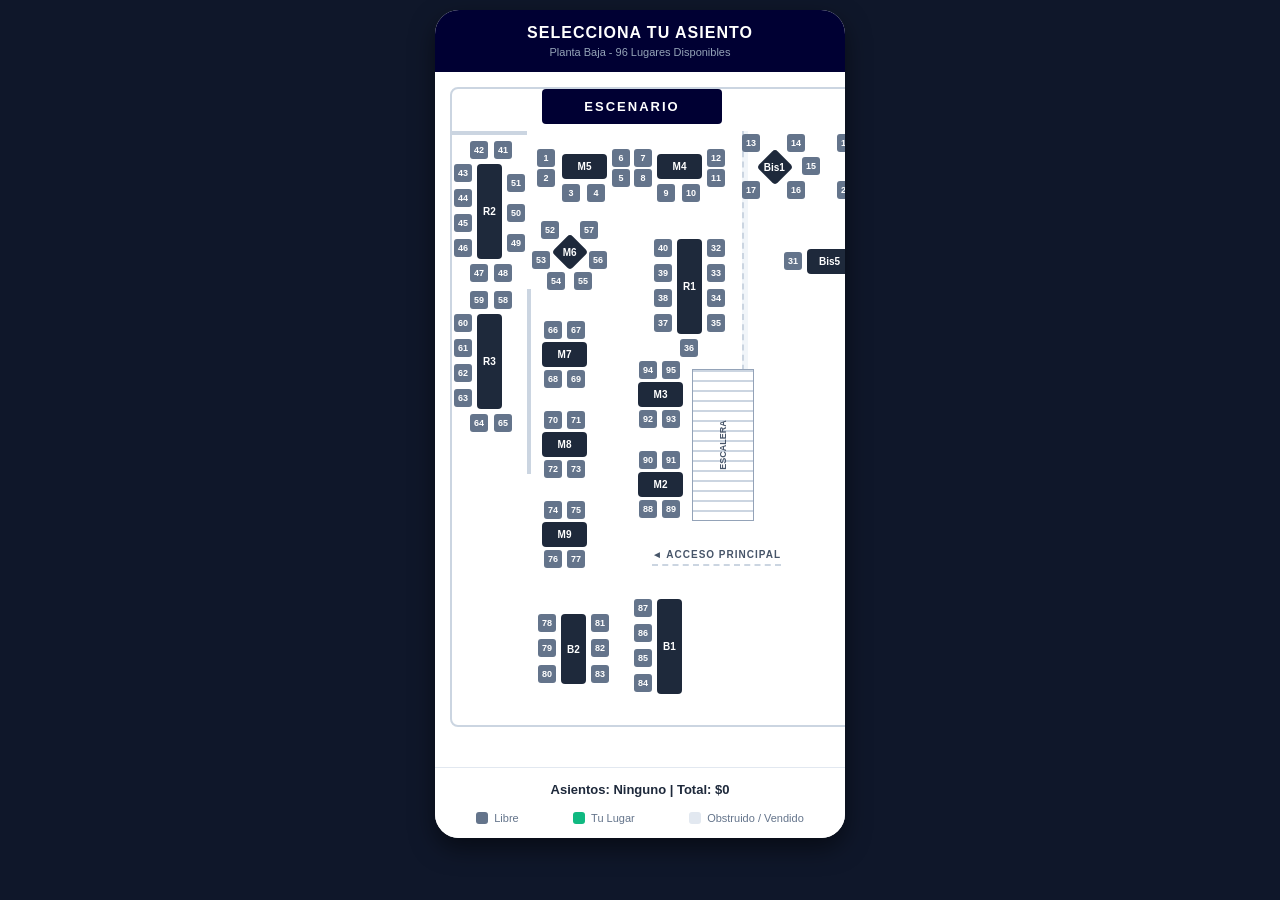
==== index.html @ 2f250ea9 "Update index.html" ====
<!DOCTYPE html>
<html lang="es">
<head>
    <meta charset="UTF-8">
    <meta name="viewport" content="width=device-width, initial-scale=1.0">
    <title>Selecciona tu Asiento</title>
    <link rel="stylesheet" href="styles.css">
</head>
<body>

    <div class="phone-wrapper">
        <div class="app-header">
            <h1>Selecciona tu Asiento</h1>
            <p>Planta Baja - 96 Lugares Disponibles</p>
        </div>

        <div class="map-area">
            <div class="canvas-mapa">
                <div class="muro-izq"></div>
                <div class="muro-separador-r2"></div>
                <div class="muro-zona-bis"></div>
                <div class="stage-box">ESCENARIO</div>

                <div class="mesa h m5">M5</div>
                <div class="silla s1" data-id="1">1</div><div class="silla s2" data-id="2">2</div>
                <div class="silla s3" data-id="3">3</div><div class="silla s4" data-id="4">4</div>
                <div class="silla s5" data-id="5">5</div><div class="silla s6" data-id="6">6</div>

                <div class="mesa h m4">M4</div>
                <div class="silla s7" data-id="7">7</div><div class="silla s8" data-id="8">8</div>
                <div class="silla s9" data-id="9">9</div><div class="silla s10" data-id="10">10</div>
                <div class="silla s11" data-id="11">11</div><div class="silla s12" data-id="12">12</div>

                <div class="mesa rombo m6"><span>M6</span></div>
                <div class="silla s52" data-id="52">52</div><div class="silla s53" data-id="53">53</div>
                <div class="silla s54" data-id="54">54</div><div class="silla s55" data-id="55">55</div>
                <div class="silla s56" data-id="56">56</div><div class="silla s57" data-id="57">57</div>

                <div class="mesa h m7">M7</div>
                <div class="silla s66" data-id="66">66</div><div class="silla s67" data-id="67">67</div>
                <div class="silla s68" data-id="68">68</div><div class="silla s69" data-id="69">69</div>

                <div class="mesa h m8">M8</div>
                <div class="silla s70" data-id="70">70</div><div class="silla s71" data-id="71">71</div>
                <div class="silla s72" data-id="72">72</div><div class="silla s73" data-id="73">73</div>

                <div class="mesa h m9">M9</div>
                <div class="silla s74" data-id="74">74</div><div class="silla s75" data-id="75">75</div>
                <div class="silla s76" data-id="76">76</div><div class="silla s77" data-id="77">77</div>

                <div class="mesa h m3">M3</div>
                <div class="silla s92" data-id="92">92</div><div class="silla s93" data-id="93">93</div>
                <div class="silla s94" data-id="94">94</div><div class="silla s95" data-id="95">95</div>

                <div class="mesa h m2">M2</div>
                <div class="silla s88" data-id="88">88</div><div class="silla s89" data-id="89">89</div>
                <div class="silla s90" data-id="90">90</div><div class="silla s91" data-id="91">91</div>

                <div class="mesa mr2">R2</div>
                <div class="silla s41" data-id="41">41</div><div class="silla s42" data-id="42">42</div>
                <div class="silla s43" data-id="43">43</div><div class="silla s44" data-id="44">44</div>
                <div class="silla s45" data-id="45">45</div><div class="silla s46" data-id="46">46</div>
                <div class="silla s47" data-id="47">47</div><div class="silla s48" data-id="48">48</div>
                <div class="silla s49" data-id="49">49</div><div class="silla s50" data-id="50">50</div>
                <div class="silla s51" data-id="51">51</div>

                <div class="mesa mr3">R3</div>
                <div class="silla s58" data-id="58">58</div><div class="silla s59" data-id="59">59</div>
                <div class="silla s60" data-id="60">60</div><div class="silla s61" data-id="61">61</div>
                <div class="silla s62" data-id="62">62</div><div class="silla s63" data-id="63">63</div>
                <div class="silla s64" data-id="64">64</div><div class="silla s65" data-id="65">65</div>

                <div class="mesa rombo mbis1"><span>Bis1</span></div><div class="silla s13" data-id="13">13</div><div class="silla s14" data-id="14">14</div><div class="silla s15" data-id="15">15</div><div class="silla s16" data-id="16">16</div><div class="silla s17" data-id="17">17</div>
                <div class="mesa rombo mbis2"><span>Bis2</span></div><div class="silla s18" data-id="18">18</div><div class="silla s19" data-id="19">19</div><div class="silla s20" data-id="20">20</div><div class="silla s21" data-id="21">21</div><div class="silla s22" data-id="22">22</div>
                <div class="mesa rombo mbis3"><span>Bis3</span></div><div class="silla s23" data-id="23">23</div><div class="silla s24" data-id="24">24</div><div class="silla s25" data-id="25">25</div><div class="silla s26" data-id="26">26</div><div class="silla s27" data-id="27">27</div>
                <div class="mesa h mbis4">Bis4</div><div class="silla s28" data-id="28">28</div><div class="silla s29" data-id="29">29</div>
                <div class="mesa h mbis5">Bis5</div><div class="silla s30" data-id="30">30</div><div class="silla s31" data-id="31">31</div>
                
                <div class="mesa mr1">R1</div><div class="silla s32" data-id="32">32</div><div class="silla s33" data-id="33">33</div><div class="silla s34" data-id="34">34</div><div class="silla s35" data-id="35">35</div><div class="silla s36" data-id="36">36</div><div class="silla s37" data-id="37">37</div><div class="silla s38" data-id="38">38</div><div class="silla s39" data-id="39">39</div><div class="silla s40" data-id="40">40</div>
                <div class="mesa mb2">B2</div><div class="silla s78" data-id="78">78</div><div class="silla s79" data-id="79">79</div><div class="silla s80" data-id="80">80</div><div class="silla s81" data-id="81">81</div><div class="silla s82" data-id="82">82</div><div class="silla s83" data-id="83">83</div>
                <div class="mesa mb1">B1</div><div class="silla s84" data-id="84">84</div><div class="silla s85" data-id="85">85</div><div class="silla s86" data-id="86">86</div><div class="silla s87" data-id="87">87</div>

                <div class="escalera-bloque"><span>Escalera</span></div>
                <div class="puerta-acceso">◄ ACCESO PRINCIPAL</div>
            </div>
        </div>

        <div class="checkout-bar">
            <div id="checkout-resumen" style="font-size: 13px; font-weight: bold; color: #1e293b; text-align: center; margin-bottom: 5px;">
                Asientos: Ninguno | Total: $0
            </div>
            
            <div class="legend-bar">
                <div class="legend-i"><div class="legend-c libre"></div><span>Libre</span></div>
                <div class="legend-i"><div class="legend-c tuyol"></div><span>Tu Lugar</span></div>
                <div class="legend-i"><div class="legend-c vendido"></div><span>Obstruido / Vendido</span></div>
            </div>
        </div>
    </div>

    <script src="script.js"></script>

</body>
</html>
---- styles.css ----
/* ==========================================
   CONFIGURACIÓN GENERAL DE LA APP
   ========================================== */
body {
    font-family: Arial, sans-serif;
    background-color: #0f172a; /* Fondo exterior oscuro */
    margin: 0;
    padding: 10px;
    display: flex;
    justify-content: center;
}

/* El contenedor blanco simulando la pantalla del celular */
.phone-wrapper {
    width: 100%;
    max-width: 410px;
    background-color: #ffffff;
    border-radius: 24px;
    overflow: hidden;
    box-shadow: 0 10px 25px rgba(0,0,0,0.5);
    display: flex;
    flex-direction: column;
    height: 92vh;
}

/* Encabezado azul de la aplicación */
.app-header {
    background-color: #000033;
    color: white;
    padding: 14px;
    text-align: center;
}
.app-header h1 { margin: 0; font-size: 16px; letter-spacing: 1px; text-transform: uppercase; }
.app-header p { margin: 4px 0 0 0; font-size: 11px; color: #94a3b8; }

/* Área contenedora que permite el scroll de tu mapa */
.map-area {
    flex-grow: 1;
    overflow: auto; /* Mantiene tu scroll horizontal y vertical libre */
    background-color: #ffffff;
    padding: 15px;
}

/* Aseguramos que el lienzo tenga suficiente altura para mostrar los elementos inferiores */
.canvas-mapa {
    position: relative;
    width: 580px; 
    height: 640px; /* Lo subimos a 640px para que entren cómodamente la escalera y el acceso */
    margin: 0 auto;
    background-color: #ffffff;
}

/* ==========================================
   ESTILOS BASE DE LOS ELEMENTOS
   ========================================== */
.mesa {
    position: absolute;
    background-color: #1e293b;
    color: #ffffff;
    font-size: 10px;
    font-weight: bold;
    display: flex;
    align-items: center;
    justify-content: center;
    border-radius: 4px;
    z-index: 10;
}

/* ==========================================
   ACTUALIZACIÓN DE COLORES (ESTILO CORREGIDO)
   ========================================== */

/* Estado Base: Disponible */
.silla {
    position: absolute;
    width: 18px;
    height: 18px;
    background-color: #64748B; /* Gris Pizarra Disponible */
    color: #ffffff; /* Texto blanco para excelente contraste */
    font-size: 9px;
    font-weight: bold;
    display: flex;
    align-items: center;
    justify-content: center;
    border-radius: 3px;
    z-index: 20;
    cursor: pointer;
    user-select: none; 
    -webkit-user-select: none;
}

/* Estado: Tu Lugar (Seleccionado) */
.silla.seleccionada {
    background-color: #10B981 !important; /* Verde Esmeralda Vibrante */
    color: #ffffff !important;
}

/* Forzar estado disponible en la iteración */
.silla.disponible {
    background-color: #64748B !important;
    color: #ffffff !important;
}

/* Estado: Vendido u Obstruido */
.silla.vendido {
    background-color: #E2E8F0 !important; /* Gris Claro Opaco */
    color: #94A3B8 !important; /* Texto gris sutil para que no resalte */
    cursor: not-allowed;
}

/* Modificadores de forma */
.mesa.h { width: 45px; height: 25px; }
.mesa.v { width: 25px; height: 45px; }
.mesa.rombo { width: 26px; height: 26px; transform: rotate(45deg); }
.mesa.rombo span { transform: rotate(-45deg); }

/* Aseguramos que el lienzo tenga el borde perimetral gris */
.canvas-mapa {
    position: relative;
    width: 580px; 
    height: 640px; 
    margin: 0 auto;
    background-color: #ffffff;
    
    /* Línea perimetral gris sutil para cerrar todo el establecimiento */
    border: 2px solid #cbd5e1; 
    border-radius: 8px;
    box-sizing: border-box;
}

/* Ajuste de los muros internos existentes para que unifiquen con el perímetro */
.muro-izq {
    position: absolute;
    top: 42px;
    left: 0;
    width: 75px;
    height: 4px;
    background-color: #cbd5e1;
}

.muro-separador-r2 {
    position: absolute;
    top: 200px;
    left: 75px;
    width: 4px;
    height: 185px;
    background-color: #cbd5e1;
}

/* LÍNEA DIVISORIA DE LA ZONA BIS (Opcional, para delimitar el área de scroll) */
.muro-zona-bis {
    position: absolute;
    top: 42px;
    left: 290px;
    width: 4px;
    height: 250px;
    background-color: #f1f5f9; /* Un gris aún más suave para no competir con los muros reales */
    border-left: 2px dashed #cbd5e1;
}

/* ==========================================
   ZONA 1: AJUSTES FRONTALES Y NUMERACIÓN
   ========================================== */

/* 1. Centramos el Escenario en el lienzo */
.stage-box {
    position: absolute;
    top: 0;
    left: 90px; /* Calculado para centrar sus 180px en el canvas de 380px */
    width: 180px;
    height: 35px;
    background-color: #000033; /* Color oscuro para el escenario */
    color: #ffffff;
    font-family: Arial, sans-serif;
    font-size: 13px;
    font-weight: bold;
    display: flex;
    align-items: center;
    justify-content: center;
    border-radius: 4px;
    letter-spacing: 2px;
}

/* ==========================================
   ZONA 1: CORRECCIONES DE M5 Y ROMBO M6
   ========================================== */

/* --- MESA 5 (Frente Izquierda) - Sillas 2 y 3 ajustadas --- */
.m5 { top: 65px; left: 110px; }
.s1 { top: 60px; left: 85px; }
.s2 { top: 80px; left: 85px; } 
.s3 { top: 95px; left: 110px; } 
.s4 { top: 95px; left: 135px; }
.s6 { top: 60px; left: 160px; }
.s5 { top: 80px; left: 160px; }

/* --- MESA 4 (Mismo ajuste simétrico de s9 y s10) --- */
.m4 { top: 65px; left: 205px; }
.s7 { top: 60px; left: 182px; }
.s8 { top: 80px; left: 182px; }
.s9 { top: 95px; left: 205px; } 
.s10 { top: 95px; left: 230px; }
.s12 { top: 60px; left: 255px; }
.s11 { top: 80px; left: 255px; }

/* --- MESA 6 (Rombo Central) - TODAS LAS SILLAS REUBICADAS --- */
.m6 { 
    top: 150px; 
    left: 105px; 
    width: 26px; 
    height: 26px; 
    transform: rotate(45deg); 
}
.s52 { top: 132px; left: 89px; }
.s53 { top: 162px; left: 80px; }
.s54 { top: 183px; left: 95px; }
.s55 { top: 183px; left: 122px; }
.s56 { top: 162px; left: 137px; }
.s57 { top: 132px; left: 128px; }

/* ==========================================
   PASILLOS CENTRALES
   ========================================== */
.m7 { top: 253px; left: 90px; }
.s66 { top: 232px; left: 92px; }   .s67 { top: 232px; left: 115px; }
.s68 { top: 281px; left: 92px; }   .s69 { top: 281px; left: 115px; }

.m8 { top: 343px; left: 90px; }
.s70 { top: 322px; left: 92px; }   .s71 { top: 322px; left: 115px; }
.s72 { top: 371px; left: 92px; }   .s73 { top: 371px; left: 115px; }

.m9 { top: 433px; left: 90px; }
.s74 { top: 412px; left: 92px; }   .s75 { top: 412px; left: 115px; }
.s76 { top: 461px; left: 92px; }   .s77 { top: 461px; left: 115px; }

.m3 { top: 293px; left: 186px; }
.s94 { top: 272px; left: 187px; }  .s95 { top: 272px; left: 210px; }
.s92 { top: 321px; left: 187px; }  .s93 { top: 321px; left: 210px; }

.m2 { top: 383px; left: 186px; }
.s90 { top: 362px; left: 187px; }  .s91 { top: 362px; left: 210px; }
.s88 { top: 411px; left: 187px; }  .s89 { top: 411px; left: 210px; }

/* ==========================================
   BARRAS LATERALES: CUARTO R2 REORGANIZADO
   ========================================== */
.mr2 { 
    top: 75px; 
    left: 25px; 
    width: 25px;
    height: 95px;
}
.s41 { top: 52px; left: 42px; }
.s42 { top: 52px; left: 18px; }
.s43 { top: 75px;  left: 2px; }
.s44 { top: 100px;  left: 2px; }
.s45 { top: 125px; left: 2px; }
.s46 { top: 150px; left: 2px; }
.s47 { top: 175px; left: 18px; }
.s48 { top: 175px; left: 42px; }
.s51 { top: 85px;  left: 55px; }
.s50 { top: 115px; left: 55px; }
.s49 { top: 145px; left: 55px; }

/* ==========================================
   BARRAS LATERALES: BARRA R3 (CORRECCIÓN INTEGRAL)
   ========================================== */
.mr3 { 
    top: 225px; 
    left: 25px; 
    width: 25px; 
    height: 95px; 
}
.s59 { top: 202px; left: 18px; } 
.s58 { top: 202px; left: 42px; } 
.s60 { top: 225px; left: 2px; }
.s61 { top: 250px; left: 2px; }
.s62 { top: 275px; left: 2px; }
.s63 { top: 300px; left: 2px; }
.s64 { top: 325px; left: 18px; } 
.s65 { top: 325px; left: 42px; } 

/* ==========================================
   BARRAS LATERALES: ACCESO INFERIOR B2 Y B1
   ========================================== */
.mb2 {
    top: 525px;
    left: 109px; 
    width: 25px;
    height: 70px;
}
.s78 { top: 525px; left: 86px; } 
.s79 { top: 550px; left: 86px; }
.s80 { top: 576px; left: 86px; }
.s81 { top: 525px; left: 139px; } 
.s82 { top: 550px; left: 139px; }
.s83 { top: 576px; left: 139px; }

.mb1 {
    top: 510px;
    left: 205px; 
    width: 25px;
    height: 95px;
}
.s87 { top: 510px; left: 182px; } 
.s86 { top: 535px; left: 182px; }
.s85 { top: 560px; left: 182px; }
.s84 { top: 585px; left: 182px; }

/* ==========================================
   BARRAS LATERALES: BARRA R1 (MOVIDA 20px A LA DERECHA)
   ========================================== */
.mr1 {
    top: 150px;
    left: 225px; 
    width: 25px;
    height: 95px;
}
.s32 { top: 150px; left: 255px; } 
.s33 { top: 175px; left: 255px; }
.s34 { top: 200px; left: 255px; }
.s35 { top: 225px; left: 255px; }
.s36 { top: 250px; left: 228px; } 
.s40 { top: 150px; left: 202px; } 
.s39 { top: 175px; left: 202px; }
.s38 { top: 200px; left: 202px; }
.s37 { top: 225px; left: 202px; }

/* ==========================================
   MESAS BIS: FILA HORIZONTAL (BIS1 -> BIS2 -> BIS3)
   ========================================== */
.mbis1 { 
    top: 65px; 
    left: 310px; 
    width: 26px; 
    height: 26px; 
    transform: rotate(45deg); 
}
.s13 { top: 45px; left: 290px; }
.s14 { top: 45px; left: 335px; }
.s15 { top: 68px; left: 350px; }
.s16 { top: 92px; left: 335px; }
.s17 { top: 92px; left: 290px; }

.mbis2 { 
    top: 65px; 
    left: 405px; 
    width: 26px; 
    height: 26px; 
    transform: rotate(45deg); 
}
.s18 { top: 45px; left: 385px; } 
.s19 { top: 45px; left: 430px; } 
.s20 { top: 68px; left: 445px; } 
.s21 { top: 92px; left: 430px; } 
.s22 { top: 92px; left: 385px; } 

.mbis3 { 
    top: 65px; 
    left: 500px; 
    width: 26px; 
    height: 26px; 
    transform: rotate(45deg); 
}
.s23 { top: 45px; left: 480px; } 
.s24 { top: 45px; left: 525px; } 
.s25 { top: 68px; left: 540px; } 
.s26 { top: 92px; left: 525px; } 
.s27 { top: 92px; left: 480px; } 

/* ==========================================
   MESAS BIS: PAREJAS INFERIORES (BIS5 Y BIS4)
   ========================================== */
.mbis5 {
    top: 160px;
    left: 355px; 
    width: 45px;
    height: 25px;
}
.s31 { top: 163px; left: 332px; } 
.s30 { top: 163px; left: 405px; } 

.mbis4 {
    top: 160px;
    left: 450px; 
    width: 45px;
    height: 25px;
}
.s29 { top: 163px; left: 427px; } 
.s28 { top: 163px; left: 500px; } 

/* ==========================================
   DETALLES FINALES: ESCALERA Y ACCESO (CORREGIDOS)
   ========================================== */
.puerta-acceso {
    position: absolute;
    top: 460px; /* Corregido para estar dentro de los límites del canvas */
    left: 200px;
    font-size: 10px;
    font-weight: bold;
    color: #475569;
    border-bottom: 2px dashed #cbd5e1;
    padding-bottom: 4px;
    letter-spacing: 1px;
    z-index: 30;
}

.escalera-bloque {
    position: absolute;
    top: 280px; /* Corregido para convivir de forma limpia junto a B2 y B1 */
    left: 240px;
    width: 60px;
    height: 150px;
    border: 1px solid #94a3b8;
    background: repeating-linear-gradient(
        0deg,
        #ffffff,
        #ffffff 8px,
        #cbd5e1 8px,
        #cbd5e1 10px
    );
    display: flex;
    align-items: center;
    justify-content: center;
    z-index: 30;
}
.escalera-bloque span {
    font-size: 9px;
    color: #475569;
    font-weight: bold;
    text-transform: uppercase;
    transform: rotate(-90deg);
}

/* ==========================================
   BARRA DE DESCRIPCIÓN Y LEYENDAS (FIJA ABAJO)
   ========================================== */
.checkout-bar {
    background-color: #ffffff;
    border-top: 1px solid #e2e8f0;
    padding: 14px;
    display: flex;
    flex-direction: column;
    gap: 10px;
}

.legend-bar {
    display: flex;
    justify-content: space-around;
    font-size: 11px;
    color: #64748b;
}

.legend-i {
    display: flex;
    align-items: center;
    gap: 6px;
}

.legend-c {
    width: 12px;
    height: 12px;
    border-radius: 3px;
}
.legend-c.libre { background-color: #64748B; }
.legend-c.tuyol { background-color: #10B981; }
.legend-c.vendido { background-color: #E2E8F0; }
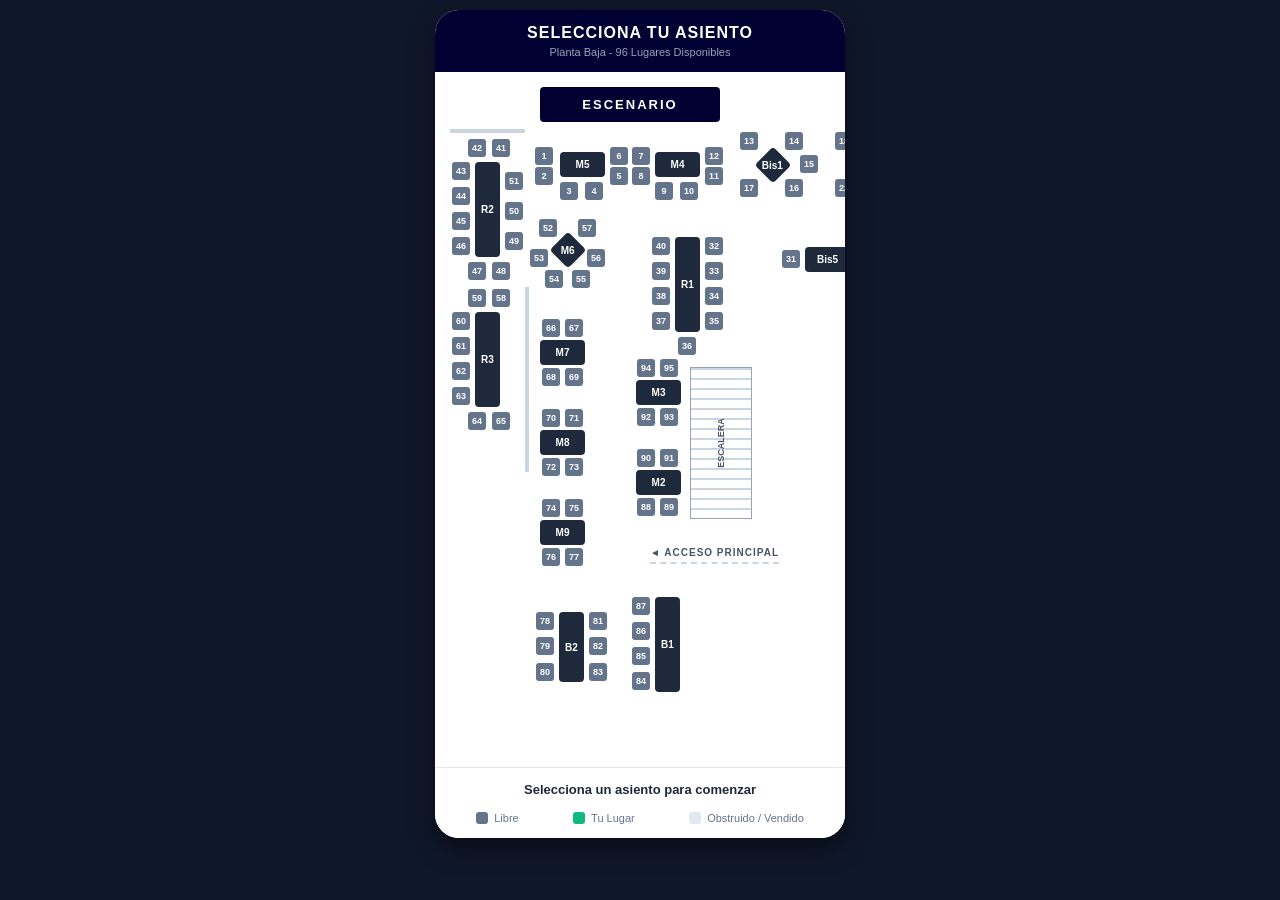
==== commit 5a78de10: "Update index.html" ====
--- a/index.html
+++ b/index.html
@@ -20,6 +20,19 @@
                 <div class="muro-separador-r2"></div>
                 <div class="muro-zona-bis"></div>
                 <div class="stage-box">ESCENARIO</div>
+
+                <div class="muro-p ms-izq"></div>
+                <div class="muro-p ms-der"></div>
+                <div class="muro-p ml-r2-izq"></div>
+                <div class="muro-p ml-r2-bajo"></div>
+                <div class="muro-p ml-m6-separador"></div>
+                <div class="muro-p ml-r3-bajo"></div>
+                <div class="muro-p mi-b2-izq"></div>
+                <div class="muro-p mi-b2-fondo"></div>
+                <div class="muro-p md-bis4-bajo"></div>
+                <div class="muro-p md-r1-der"></div>
+                <div class="muro-p md-escalera-der"></div>
+                <div class="muro-p md-b1-izq"></div>
 
                 <div class="mesa h m5">M5</div>
                 <div class="silla s1" data-id="1">1</div><div class="silla s2" data-id="2">2</div>
--- a/styles.css
+++ b/styles.css
@@ -121,11 +121,6 @@
     height: 640px; 
     margin: 0 auto;
     background-color: #ffffff;
-    
-    /* Línea perimetral gris sutil para cerrar todo el establecimiento */
-    border: 2px solid #cbd5e1; 
-    border-radius: 8px;
-    box-sizing: border-box;
 }
 
 /* Ajuste de los muros internos existentes para que unifiquen con el perímetro */
@@ -145,17 +140,6 @@
     width: 4px;
     height: 185px;
     background-color: #cbd5e1;
-}
-
-/* LÍNEA DIVISORIA DE LA ZONA BIS (Opcional, para delimitar el área de scroll) */
-.muro-zona-bis {
-    position: absolute;
-    top: 42px;
-    left: 290px;
-    width: 4px;
-    height: 250px;
-    background-color: #f1f5f9; /* Un gris aún más suave para no competir con los muros reales */
-    border-left: 2px dashed #cbd5e1;
 }
 
 /* ==========================================
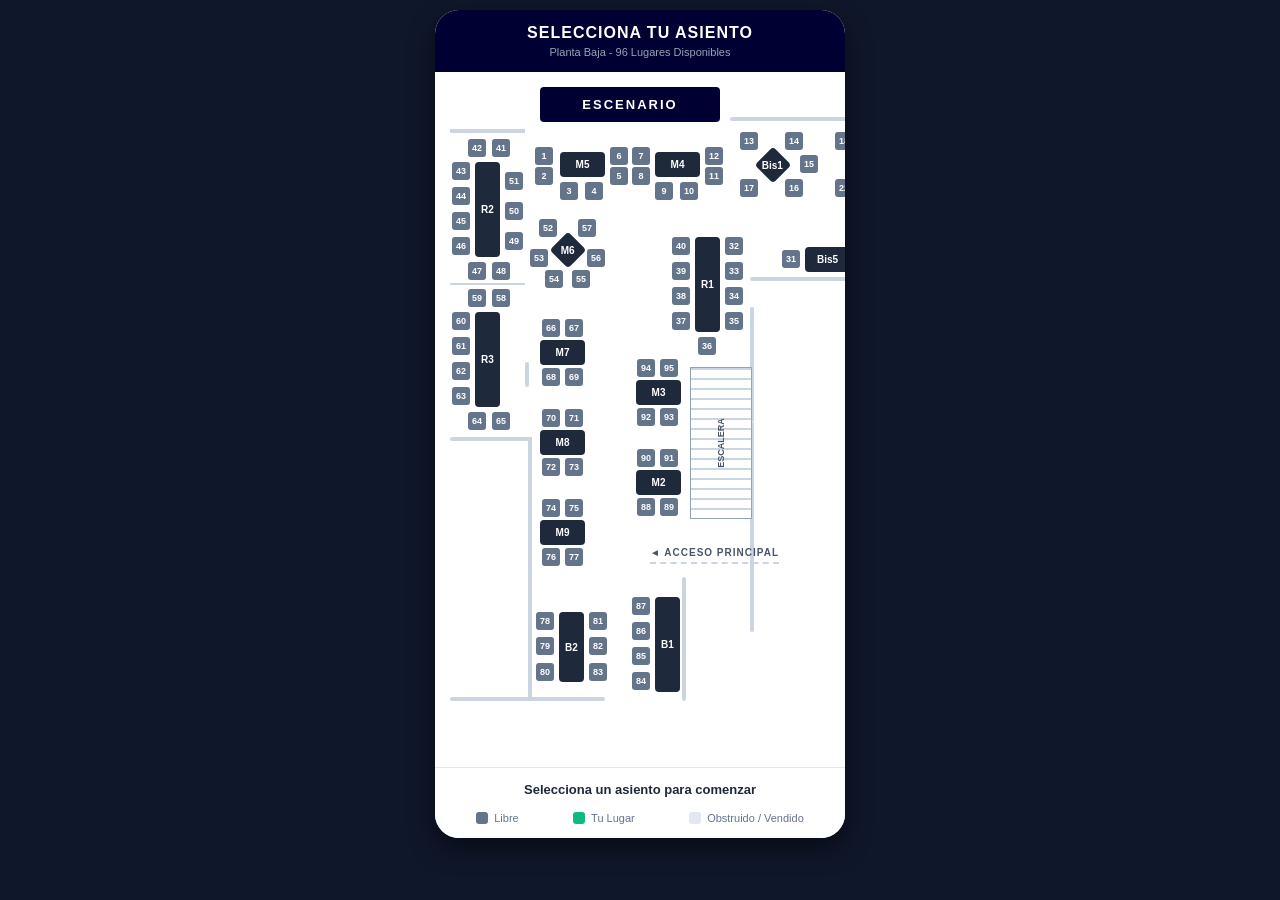
==== commit 35097c7c: "Update index.html" ====
--- a/index.html
+++ b/index.html
@@ -23,11 +23,8 @@
 
                 <div class="muro-p ms-izq"></div>
                 <div class="muro-p ms-der"></div>
-                <div class="muro-p ml-r2-izq"></div>
                 <div class="muro-p ml-r2-bajo"></div>
                 <div class="muro-p ml-m6-separador"></div>
-                <div class="muro-p ml-r3-bajo"></div>
-                <div class="muro-p mi-b2-izq"></div>
                 <div class="muro-p mi-b2-fondo"></div>
                 <div class="muro-p md-bis4-bajo"></div>
                 <div class="muro-p md-r1-der"></div>
--- a/styles.css
+++ b/styles.css
@@ -135,12 +135,54 @@
 
 .muro-separador-r2 {
     position: absolute;
-    top: 200px;
-    left: 75px;
+    top: 350px;
+    left: 78px;
     width: 4px;
-    height: 185px;
+    height: 264px;
     background-color: #cbd5e1;
 }
+
+/* ==========================================
+   ESTILO BASE PARA LOS MUROS PERIMETRALES
+   ========================================== */
+.muro-p {
+    position: absolute;
+    background-color: #cbd5e1; /* Gris sutil de la propuesta */
+    border-radius: 2px;
+    z-index: 5; /* Detrás de las sillas y mesas */
+}
+
+/* --- MUROS SUPERIORES --- */
+/* Línea horizontal arriba de R2 (izq del escenario) */
+.ms-izq { top: 350px; left: 0; width: 80px; height: 4px; }
+/* Línea horizontal arriba de las Bis (der del escenario) */
+.ms-der { top: 30px; left: 280px; width: 280px; height: 4px; }
+
+/* --- MUROS ZONA R2 Y R3 (IZQUIERDA) --- */
+/* Línea vertical a la izquierda de R2 */
+.ml-r2-izq { top: 45px; left: 0; width: 4px; height: 155px; }
+/* Quiebre horizontal abajo de R2 */
+.ml-r2-bajo { top: 196px; left: 0; width: 75px; height: 2px; }
+/* Muro rojo corto divisorio entre R3 y M6/M7 */
+.ml-m6-separador { top: 275px; left: 75px; width: 4px; height: 25px; }
+/* Quiebre horizontal abajo de R3 (arriba de silla 70) */
+.ml-r3-bajo { top: 490px; left: 0; width: 100px; height: 4px; }
+
+/* --- MUROS INFERIORES (ZONA B2) --- */
+/* Línea vertical que baja por todo el extremo izquierdo de B2 */
+.mi-b2-izq { top: 490px; left: 0; width: 4px; height: 140px; }
+/* Línea de fondo del establecimiento (abajo de B2 y pasillo) */
+.mi-b2-fondo { top: 610px; left: 80; width: 155px; height: 4px; }
+
+/* --- MUROS COSTADO DERECHO Y ACCESO --- */
+/* Techo horizontal abajo de Bis4/Bis5 */
+.md-bis4-bajo { top: 190px; left: 300px; width: 260px; height: 4px; }
+/* Línea vertical pegada a las sillas derechas de R1 */
+.md-r1-der { top: 220px; left: 300px; width: 4px; height: 115px; }
+/* Pared larga que corre a la derecha de la escalera hasta la entrada */
+.md-escalera-der { top: 335px; left: 300px; width: 4px; height: 210px; }
+/* Muro rojo vertical que abraza a la mesa B1 (atrás de las sillas 84-87) */
+.md-b1-izq { top: 490px; left: 232px; width: 4px; height: 124px; }
 
 /* ==========================================
    ZONA 1: AJUSTES FRONTALES Y NUMERACIÓN
@@ -292,23 +334,29 @@
 .s84 { top: 585px; left: 182px; }
 
 /* ==========================================
-   BARRAS LATERALES: BARRA R1 (MOVIDA 20px A LA DERECHA)
+   BARRAS LATERALES: BARRA R1 (MOVIDA +20px A LA DERECHA)
    ========================================== */
 .mr1 {
     top: 150px;
-    left: 225px; 
+    left: 245px; /* De 225px pasa a 245px */
     width: 25px;
     height: 95px;
 }
-.s32 { top: 150px; left: 255px; } 
-.s33 { top: 175px; left: 255px; }
-.s34 { top: 200px; left: 255px; }
-.s35 { top: 225px; left: 255px; }
-.s36 { top: 250px; left: 228px; } 
-.s40 { top: 150px; left: 202px; } 
-.s39 { top: 175px; left: 202px; }
-.s38 { top: 200px; left: 202px; }
-.s37 { top: 225px; left: 202px; }
+
+/* LADO DERECHO (Sillas 32 al 35) */
+.s32 { top: 150px; left: 275px; } /* De 255px pasa a 275px */
+.s33 { top: 175px; left: 275px; }
+.s34 { top: 200px; left: 275px; }
+.s35 { top: 225px; left: 275px; }
+
+/* LADO INFERIOR (Silla 36 centrada abajo) */
+.s36 { top: 250px; left: 248px; } /* De 228px pasa a 248px */
+
+/* LADO IZQUIERDO (Sillas 40 al 37) */
+.s40 { top: 150px; left: 222px; } /* De 202px pasa a 222px */
+.s39 { top: 175px; left: 222px; }
+.s38 { top: 200px; left: 222px; }
+.s37 { top: 225px; left: 222px; }
 
 /* ==========================================
    MESAS BIS: FILA HORIZONTAL (BIS1 -> BIS2 -> BIS3)
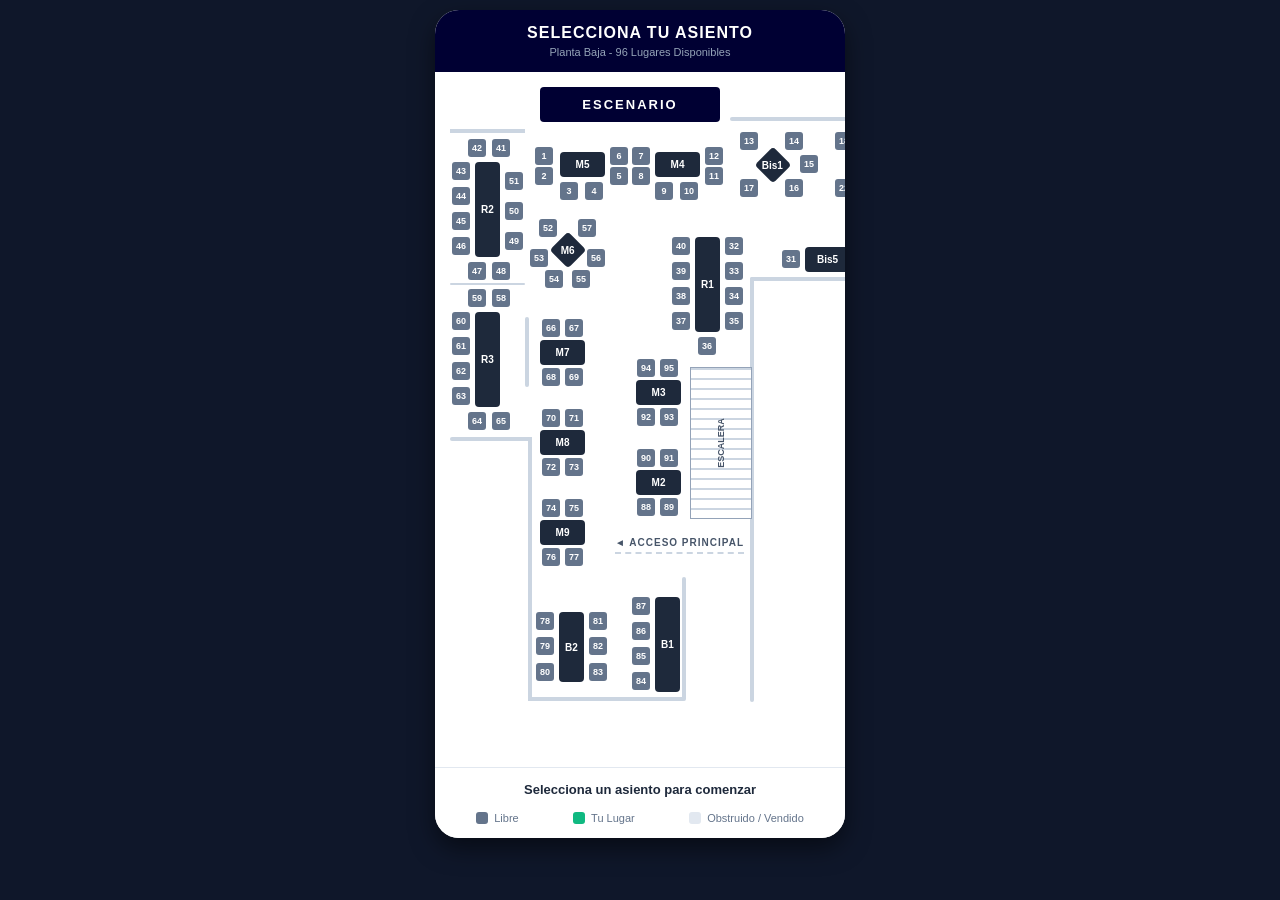
==== commit b7bc768a: "Update index.html" ====
--- a/index.html
+++ b/index.html
@@ -27,7 +27,6 @@
                 <div class="muro-p ml-m6-separador"></div>
                 <div class="muro-p mi-b2-fondo"></div>
                 <div class="muro-p md-bis4-bajo"></div>
-                <div class="muro-p md-r1-der"></div>
                 <div class="muro-p md-escalera-der"></div>
                 <div class="muro-p md-b1-izq"></div>
 
--- a/styles.css
+++ b/styles.css
@@ -164,7 +164,7 @@
 /* Quiebre horizontal abajo de R2 */
 .ml-r2-bajo { top: 196px; left: 0; width: 75px; height: 2px; }
 /* Muro rojo corto divisorio entre R3 y M6/M7 */
-.ml-m6-separador { top: 275px; left: 75px; width: 4px; height: 25px; }
+.ml-m6-separador { top: 230px; left: 75px; width: 4px; height: 70px; }
 /* Quiebre horizontal abajo de R3 (arriba de silla 70) */
 .ml-r3-bajo { top: 490px; left: 0; width: 100px; height: 4px; }
 
@@ -172,7 +172,7 @@
 /* Línea vertical que baja por todo el extremo izquierdo de B2 */
 .mi-b2-izq { top: 490px; left: 0; width: 4px; height: 140px; }
 /* Línea de fondo del establecimiento (abajo de B2 y pasillo) */
-.mi-b2-fondo { top: 610px; left: 80; width: 155px; height: 4px; }
+.mi-b2-fondo { top: 610px; left: 80px; width: 155px; height: 4px; }
 
 /* --- MUROS COSTADO DERECHO Y ACCESO --- */
 /* Techo horizontal abajo de Bis4/Bis5 */
@@ -180,7 +180,7 @@
 /* Línea vertical pegada a las sillas derechas de R1 */
 .md-r1-der { top: 220px; left: 300px; width: 4px; height: 115px; }
 /* Pared larga que corre a la derecha de la escalera hasta la entrada */
-.md-escalera-der { top: 335px; left: 300px; width: 4px; height: 210px; }
+.md-escalera-der { top: 190px; left: 300px; width: 4px; height: 425px; }
 /* Muro rojo vertical que abraza a la mesa B1 (atrás de las sillas 84-87) */
 .md-b1-izq { top: 490px; left: 232px; width: 4px; height: 124px; }
 
@@ -426,8 +426,8 @@
    ========================================== */
 .puerta-acceso {
     position: absolute;
-    top: 460px; /* Corregido para estar dentro de los límites del canvas */
-    left: 200px;
+    top: 450px; /* Corregido para estar dentro de los límites del canvas */
+    left: 165px;
     font-size: 10px;
     font-weight: bold;
     color: #475569;
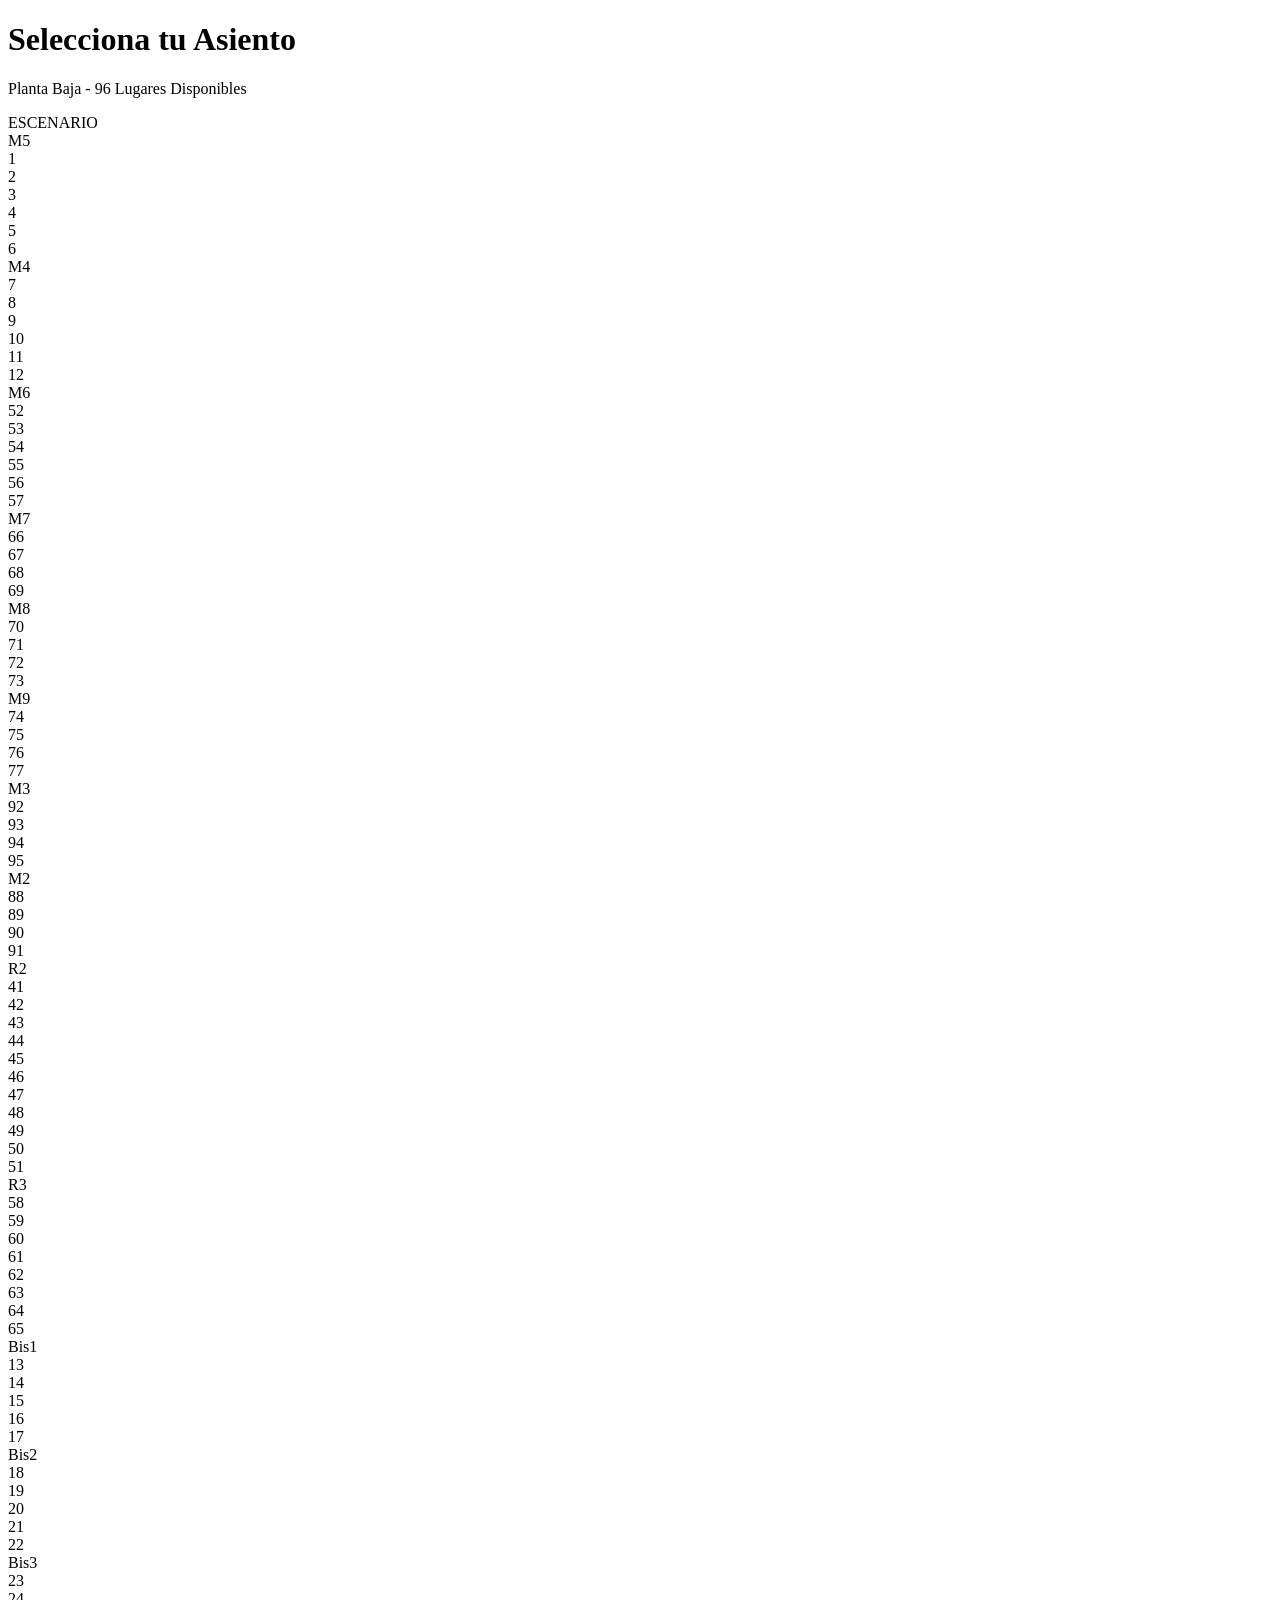
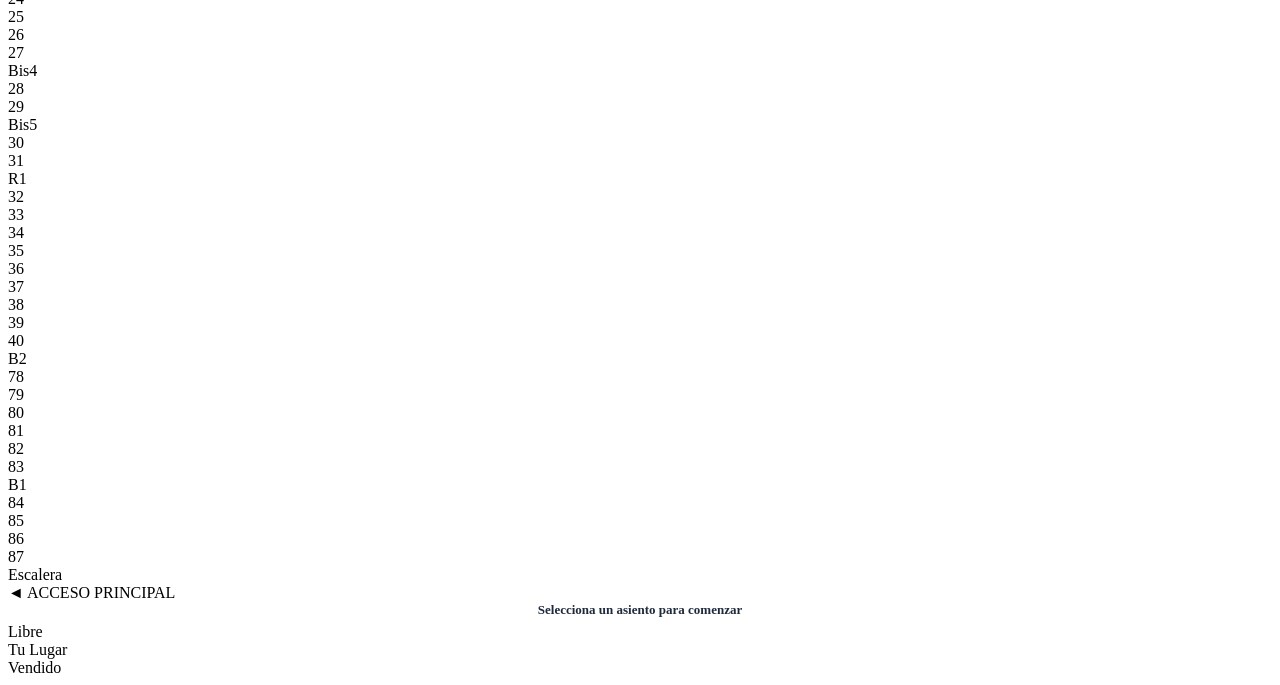
==== commit ec2d0083: "Update index.html" ====
--- a/index.html
+++ b/index.html
@@ -28,7 +28,6 @@
                 <div class="muro-p mi-b2-fondo"></div>
                 <div class="muro-p md-bis4-bajo"></div>
                 <div class="muro-p md-escalera-der"></div>
-                <div class="muro-p md-b1-izq"></div>
 
                 <div class="mesa h m5">M5</div>
                 <div class="silla s1" data-id="1">1</div><div class="silla s2" data-id="2">2</div>
@@ -96,13 +95,17 @@
 
         <div class="checkout-bar">
             <div id="checkout-resumen" style="font-size: 13px; font-weight: bold; color: #1e293b; text-align: center; margin-bottom: 5px;">
-                Asientos: Ninguno | Total: $0
+                Selecciona un asiento para comenzar
             </div>
             
+            <button id="btn-comprar" style="display: none; width: 100%; background-color: #000033; color: #ffffff; border: none; padding: 15px; border-radius: 12px; font-size: 14px; font-weight: bold; text-transform: uppercase; letter-spacing: 1px; cursor: pointer; margin-bottom: 5px;">
+                Comprar 1 Asistencia ($250)
+            </button>
+            
             <div class="legend-bar">
-                <div class="legend-i"><div class="legend-c libre"></div><span>Libre</span></div>
-                <div class="legend-i"><div class="legend-c tuyol"></div><span>Tu Lugar</span></div>
-                <div class="legend-i"><div class="legend-c vendido"></div><span>Obstruido / Vendido</span></div>
+                <div class="legend-i"><div class="legend-c libre" style="background-color: #64748b;"></div><span>Libre</span></div>
+                <div class="legend-i"><div class="legend-c tuyol" style="background-color: #10b981;"></div><span>Tu Lugar</span></div>
+                <div class="legend-i"><div class="legend-c vendido" style="background-color: #e2e8f0;"></div><span>Vendido</span></div>
             </div>
         </div>
     </div>
--- a/styles.css
+++ b/styles.css
@@ -1,499 +1,116 @@
-/* ==========================================
-   CONFIGURACIÓN GENERAL DE LA APP
-   ========================================== */
-body {
-    font-family: Arial, sans-serif;
-    background-color: #0f172a; /* Fondo exterior oscuro */
-    margin: 0;
-    padding: 10px;
-    display: flex;
-    justify-content: center;
-}
+<!DOCTYPE html>
+<html lang="es">
+<head>
+    <meta charset="UTF-8">
+    <meta name="viewport" content="width=device-width, initial-scale=1.0">
+    <title>Selecciona tu Asiento</title>
+    <link rel="stylesheet" href="styles.css">
+</head>
+<body>
 
-/* El contenedor blanco simulando la pantalla del celular */
-.phone-wrapper {
-    width: 100%;
-    max-width: 410px;
-    background-color: #ffffff;
-    border-radius: 24px;
-    overflow: hidden;
-    box-shadow: 0 10px 25px rgba(0,0,0,0.5);
-    display: flex;
-    flex-direction: column;
-    height: 92vh;
-}
+    <div class="phone-wrapper">
+        <div class="app-header">
+            <h1>Selecciona tu Asiento</h1>
+            <p>Planta Baja - 96 Lugares Disponibles</p>
+        </div>
 
-/* Encabezado azul de la aplicación */
-.app-header {
-    background-color: #000033;
-    color: white;
-    padding: 14px;
-    text-align: center;
-}
-.app-header h1 { margin: 0; font-size: 16px; letter-spacing: 1px; text-transform: uppercase; }
-.app-header p { margin: 4px 0 0 0; font-size: 11px; color: #94a3b8; }
+        <div class="map-area">
+            <div class="canvas-mapa">
+                <div class="muro-izq"></div>
+                <div class="muro-separador-r2"></div>
+                <div class="muro-zona-bis"></div>
+                <div class="stage-box">ESCENARIO</div>
 
-/* Área contenedora que permite el scroll de tu mapa */
-.map-area {
-    flex-grow: 1;
-    overflow: auto; /* Mantiene tu scroll horizontal y vertical libre */
-    background-color: #ffffff;
-    padding: 15px;
-}
+                <div class="muro-p ms-izq"></div>
+                <div class="muro-p ms-der"></div>
+                <div class="muro-p ml-r2-bajo"></div>
+                <div class="muro-p ml-m6-separador"></div>
+                <div class="muro-p mi-b2-fondo"></div>
+                <div class="muro-p md-bis4-bajo"></div>
+                <div class="muro-p md-escalera-der"></div>
 
-/* Aseguramos que el lienzo tenga suficiente altura para mostrar los elementos inferiores */
-.canvas-mapa {
-    position: relative;
-    width: 580px; 
-    height: 640px; /* Lo subimos a 640px para que entren cómodamente la escalera y el acceso */
-    margin: 0 auto;
-    background-color: #ffffff;
-}
+                <div class="mesa h m5">M5</div>
+                <div class="silla s1" data-id="1">1</div><div class="silla s2" data-id="2">2</div>
+                <div class="silla s3" data-id="3">3</div><div class="silla s4" data-id="4">4</div>
+                <div class="silla s5" data-id="5">5</div><div class="silla s6" data-id="6">6</div>
 
-/* ==========================================
-   ESTILOS BASE DE LOS ELEMENTOS
-   ========================================== */
-.mesa {
-    position: absolute;
-    background-color: #1e293b;
-    color: #ffffff;
-    font-size: 10px;
-    font-weight: bold;
-    display: flex;
-    align-items: center;
-    justify-content: center;
-    border-radius: 4px;
-    z-index: 10;
-}
+                <div class="mesa h m4">M4</div>
+                <div class="silla s7" data-id="7">7</div><div class="silla s8" data-id="8">8</div>
+                <div class="silla s9" data-id="9">9</div><div class="silla s10" data-id="10">10</div>
+                <div class="silla s11" data-id="11">11</div><div class="silla s12" data-id="12">12</div>
 
-/* ==========================================
-   ACTUALIZACIÓN DE COLORES (ESTILO CORREGIDO)
-   ========================================== */
+                <div class="mesa rombo m6"><span>M6</span></div>
+                <div class="silla s52" data-id="52">52</div><div class="silla s53" data-id="53">53</div>
+                <div class="silla s54" data-id="54">54</div><div class="silla s55" data-id="55">55</div>
+                <div class="silla s56" data-id="56">56</div><div class="silla s57" data-id="57">57</div>
 
-/* Estado Base: Disponible */
-.silla {
-    position: absolute;
-    width: 18px;
-    height: 18px;
-    background-color: #64748B; /* Gris Pizarra Disponible */
-    color: #ffffff; /* Texto blanco para excelente contraste */
-    font-size: 9px;
-    font-weight: bold;
-    display: flex;
-    align-items: center;
-    justify-content: center;
-    border-radius: 3px;
-    z-index: 20;
-    cursor: pointer;
-    user-select: none; 
-    -webkit-user-select: none;
-}
+                <div class="mesa h m7">M7</div>
+                <div class="silla s66" data-id="66">66</div><div class="silla s67" data-id="67">67</div>
+                <div class="silla s68" data-id="68">68</div><div class="silla s69" data-id="69">69</div>
 
-/* Estado: Tu Lugar (Seleccionado) */
-.silla.seleccionada {
-    background-color: #10B981 !important; /* Verde Esmeralda Vibrante */
-    color: #ffffff !important;
-}
+                <div class="mesa h m8">M8</div>
+                <div class="silla s70" data-id="70">70</div><div class="silla s71" data-id="71">71</div>
+                <div class="silla s72" data-id="72">72</div><div class="silla s73" data-id="73">73</div>
 
-/* Forzar estado disponible en la iteración */
-.silla.disponible {
-    background-color: #64748B !important;
-    color: #ffffff !important;
-}
+                <div class="mesa h m9">M9</div>
+                <div class="silla s74" data-id="74">74</div><div class="silla s75" data-id="75">75</div>
+                <div class="silla s76" data-id="76">76</div><div class="silla s77" data-id="77">77</div>
 
-/* Estado: Vendido u Obstruido */
-.silla.vendido {
-    background-color: #E2E8F0 !important; /* Gris Claro Opaco */
-    color: #94A3B8 !important; /* Texto gris sutil para que no resalte */
-    cursor: not-allowed;
-}
+                <div class="mesa h m3">M3</div>
+                <div class="silla s92" data-id="92">92</div><div class="silla s93" data-id="93">93</div>
+                <div class="silla s94" data-id="94">94</div><div class="silla s95" data-id="95">95</div>
 
-/* Modificadores de forma */
-.mesa.h { width: 45px; height: 25px; }
-.mesa.v { width: 25px; height: 45px; }
-.mesa.rombo { width: 26px; height: 26px; transform: rotate(45deg); }
-.mesa.rombo span { transform: rotate(-45deg); }
+                <div class="mesa h m2">M2</div>
+                <div class="silla s88" data-id="88">88</div><div class="silla s89" data-id="89">89</div>
+                <div class="silla s90" data-id="90">90</div><div class="silla s91" data-id="91">91</div>
 
-/* Aseguramos que el lienzo tenga el borde perimetral gris */
-.canvas-mapa {
-    position: relative;
-    width: 580px; 
-    height: 640px; 
-    margin: 0 auto;
-    background-color: #ffffff;
-}
+                <div class="mesa mr2">R2</div>
+                <div class="silla s41" data-id="41">41</div><div class="silla s42" data-id="42">42</div>
+                <div class="silla s43" data-id="43">43</div><div class="silla s44" data-id="44">44</div>
+                <div class="silla s45" data-id="45">45</div><div class="silla s46" data-id="46">46</div>
+                <div class="silla s47" data-id="47">47</div><div class="silla s48" data-id="48">48</div>
+                <div class="silla s49" data-id="49">49</div><div class="silla s50" data-id="50">50</div>
+                <div class="silla s51" data-id="51">51</div>
 
-/* Ajuste de los muros internos existentes para que unifiquen con el perímetro */
-.muro-izq {
-    position: absolute;
-    top: 42px;
-    left: 0;
-    width: 75px;
-    height: 4px;
-    background-color: #cbd5e1;
-}
+                <div class="mesa mr3">R3</div>
+                <div class="silla s58" data-id="58">58</div><div class="silla s59" data-id="59">59</div>
+                <div class="silla s60" data-id="60">60</div><div class="silla s61" data-id="61">61</div>
+                <div class="silla s62" data-id="62">62</div><div class="silla s63" data-id="63">63</div>
+                <div class="silla s64" data-id="64">64</div><div class="silla s65" data-id="65">65</div>
 
-.muro-separador-r2 {
-    position: absolute;
-    top: 350px;
-    left: 78px;
-    width: 4px;
-    height: 264px;
-    background-color: #cbd5e1;
-}
+                <div class="mesa rombo mbis1"><span>Bis1</span></div><div class="silla s13" data-id="13">13</div><div class="silla s14" data-id="14">14</div><div class="silla s15" data-id="15">15</div><div class="silla s16" data-id="16">16</div><div class="silla s17" data-id="17">17</div>
+                <div class="mesa rombo mbis2"><span>Bis2</span></div><div class="silla s18" data-id="18">18</div><div class="silla s19" data-id="19">19</div><div class="silla s20" data-id="20">20</div><div class="silla s21" data-id="21">21</div><div class="silla s22" data-id="22">22</div>
+                <div class="mesa rombo mbis3"><span>Bis3</span></div><div class="silla s23" data-id="23">23</div><div class="silla s24" data-id="24">24</div><div class="silla s25" data-id="25">25</div><div class="silla s26" data-id="26">26</div><div class="silla s27" data-id="27">27</div>
+                <div class="mesa h mbis4">Bis4</div><div class="silla s28" data-id="28">28</div><div class="silla s29" data-id="29">29</div>
+                <div class="mesa h mbis5">Bis5</div><div class="silla s30" data-id="30">30</div><div class="silla s31" data-id="31">31</div>
+                
+                <div class="mesa mr1">R1</div><div class="silla s32" data-id="32">32</div><div class="silla s33" data-id="33">33</div><div class="silla s34" data-id="34">34</div><div class="silla s35" data-id="35">35</div><div class="silla s36" data-id="36">36</div><div class="silla s37" data-id="37">37</div><div class="silla s38" data-id="38">38</div><div class="silla s39" data-id="39">39</div><div class="silla s40" data-id="40">40</div>
+                <div class="mesa mb2">B2</div><div class="silla s78" data-id="78">78</div><div class="silla s79" data-id="79">79</div><div class="silla s80" data-id="80">80</div><div class="silla s81" data-id="81">81</div><div class="silla s82" data-id="82">82</div><div class="silla s83" data-id="83">83</div>
+                <div class="mesa mb1">B1</div><div class="silla s84" data-id="84">84</div><div class="silla s85" data-id="85">85</div><div class="silla s86" data-id="86">86</div><div class="silla s87" data-id="87">87</div>
 
-/* ==========================================
-   ESTILO BASE PARA LOS MUROS PERIMETRALES
-   ========================================== */
-.muro-p {
-    position: absolute;
-    background-color: #cbd5e1; /* Gris sutil de la propuesta */
-    border-radius: 2px;
-    z-index: 5; /* Detrás de las sillas y mesas */
-}
+                <div class="escalera-bloque"><span>Escalera</span></div>
+                <div class="puerta-acceso">◄ ACCESO PRINCIPAL</div>
+            </div>
+        </div>
 
-/* --- MUROS SUPERIORES --- */
-/* Línea horizontal arriba de R2 (izq del escenario) */
-.ms-izq { top: 350px; left: 0; width: 80px; height: 4px; }
-/* Línea horizontal arriba de las Bis (der del escenario) */
-.ms-der { top: 30px; left: 280px; width: 280px; height: 4px; }
+        <div class="checkout-bar">
+            <div id="checkout-resumen" style="font-size: 13px; font-weight: bold; color: #1e293b; text-align: center; margin-bottom: 5px;">
+                Selecciona un asiento para comenzar
+            </div>
+            
+            <button id="btn-comprar" style="display: none; width: 100%; background-color: #000033; color: #ffffff; border: none; padding: 15px; border-radius: 12px; font-size: 14px; font-weight: bold; text-transform: uppercase; letter-spacing: 1px; cursor: pointer; margin-bottom: 5px;">
+                Comprar 1 Asistencia ($250)
+            </button>
+            
+            <div class="legend-bar">
+                <div class="legend-i"><div class="legend-c libre" style="background-color: #64748b;"></div><span>Libre</span></div>
+                <div class="legend-i"><div class="legend-c tuyol" style="background-color: #10b981;"></div><span>Tu Lugar</span></div>
+                <div class="legend-i"><div class="legend-c vendido" style="background-color: #e2e8f0;"></div><span>Vendido</span></div>
+            </div>
+        </div>
+    </div>
 
-/* --- MUROS ZONA R2 Y R3 (IZQUIERDA) --- */
-/* Línea vertical a la izquierda de R2 */
-.ml-r2-izq { top: 45px; left: 0; width: 4px; height: 155px; }
-/* Quiebre horizontal abajo de R2 */
-.ml-r2-bajo { top: 196px; left: 0; width: 75px; height: 2px; }
-/* Muro rojo corto divisorio entre R3 y M6/M7 */
-.ml-m6-separador { top: 230px; left: 75px; width: 4px; height: 70px; }
-/* Quiebre horizontal abajo de R3 (arriba de silla 70) */
-.ml-r3-bajo { top: 490px; left: 0; width: 100px; height: 4px; }
+    <script src="script.js"></script>
 
-/* --- MUROS INFERIORES (ZONA B2) --- */
-/* Línea vertical que baja por todo el extremo izquierdo de B2 */
-.mi-b2-izq { top: 490px; left: 0; width: 4px; height: 140px; }
-/* Línea de fondo del establecimiento (abajo de B2 y pasillo) */
-.mi-b2-fondo { top: 610px; left: 80px; width: 155px; height: 4px; }
-
-/* --- MUROS COSTADO DERECHO Y ACCESO --- */
-/* Techo horizontal abajo de Bis4/Bis5 */
-.md-bis4-bajo { top: 190px; left: 300px; width: 260px; height: 4px; }
-/* Línea vertical pegada a las sillas derechas de R1 */
-.md-r1-der { top: 220px; left: 300px; width: 4px; height: 115px; }
-/* Pared larga que corre a la derecha de la escalera hasta la entrada */
-.md-escalera-der { top: 190px; left: 300px; width: 4px; height: 425px; }
-/* Muro rojo vertical que abraza a la mesa B1 (atrás de las sillas 84-87) */
-.md-b1-izq { top: 490px; left: 232px; width: 4px; height: 124px; }
-
-/* ==========================================
-   ZONA 1: AJUSTES FRONTALES Y NUMERACIÓN
-   ========================================== */
-
-/* 1. Centramos el Escenario en el lienzo */
-.stage-box {
-    position: absolute;
-    top: 0;
-    left: 90px; /* Calculado para centrar sus 180px en el canvas de 380px */
-    width: 180px;
-    height: 35px;
-    background-color: #000033; /* Color oscuro para el escenario */
-    color: #ffffff;
-    font-family: Arial, sans-serif;
-    font-size: 13px;
-    font-weight: bold;
-    display: flex;
-    align-items: center;
-    justify-content: center;
-    border-radius: 4px;
-    letter-spacing: 2px;
-}
-
-/* ==========================================
-   ZONA 1: CORRECCIONES DE M5 Y ROMBO M6
-   ========================================== */
-
-/* --- MESA 5 (Frente Izquierda) - Sillas 2 y 3 ajustadas --- */
-.m5 { top: 65px; left: 110px; }
-.s1 { top: 60px; left: 85px; }
-.s2 { top: 80px; left: 85px; } 
-.s3 { top: 95px; left: 110px; } 
-.s4 { top: 95px; left: 135px; }
-.s6 { top: 60px; left: 160px; }
-.s5 { top: 80px; left: 160px; }
-
-/* --- MESA 4 (Mismo ajuste simétrico de s9 y s10) --- */
-.m4 { top: 65px; left: 205px; }
-.s7 { top: 60px; left: 182px; }
-.s8 { top: 80px; left: 182px; }
-.s9 { top: 95px; left: 205px; } 
-.s10 { top: 95px; left: 230px; }
-.s12 { top: 60px; left: 255px; }
-.s11 { top: 80px; left: 255px; }
-
-/* --- MESA 6 (Rombo Central) - TODAS LAS SILLAS REUBICADAS --- */
-.m6 { 
-    top: 150px; 
-    left: 105px; 
-    width: 26px; 
-    height: 26px; 
-    transform: rotate(45deg); 
-}
-.s52 { top: 132px; left: 89px; }
-.s53 { top: 162px; left: 80px; }
-.s54 { top: 183px; left: 95px; }
-.s55 { top: 183px; left: 122px; }
-.s56 { top: 162px; left: 137px; }
-.s57 { top: 132px; left: 128px; }
-
-/* ==========================================
-   PASILLOS CENTRALES
-   ========================================== */
-.m7 { top: 253px; left: 90px; }
-.s66 { top: 232px; left: 92px; }   .s67 { top: 232px; left: 115px; }
-.s68 { top: 281px; left: 92px; }   .s69 { top: 281px; left: 115px; }
-
-.m8 { top: 343px; left: 90px; }
-.s70 { top: 322px; left: 92px; }   .s71 { top: 322px; left: 115px; }
-.s72 { top: 371px; left: 92px; }   .s73 { top: 371px; left: 115px; }
-
-.m9 { top: 433px; left: 90px; }
-.s74 { top: 412px; left: 92px; }   .s75 { top: 412px; left: 115px; }
-.s76 { top: 461px; left: 92px; }   .s77 { top: 461px; left: 115px; }
-
-.m3 { top: 293px; left: 186px; }
-.s94 { top: 272px; left: 187px; }  .s95 { top: 272px; left: 210px; }
-.s92 { top: 321px; left: 187px; }  .s93 { top: 321px; left: 210px; }
-
-.m2 { top: 383px; left: 186px; }
-.s90 { top: 362px; left: 187px; }  .s91 { top: 362px; left: 210px; }
-.s88 { top: 411px; left: 187px; }  .s89 { top: 411px; left: 210px; }
-
-/* ==========================================
-   BARRAS LATERALES: CUARTO R2 REORGANIZADO
-   ========================================== */
-.mr2 { 
-    top: 75px; 
-    left: 25px; 
-    width: 25px;
-    height: 95px;
-}
-.s41 { top: 52px; left: 42px; }
-.s42 { top: 52px; left: 18px; }
-.s43 { top: 75px;  left: 2px; }
-.s44 { top: 100px;  left: 2px; }
-.s45 { top: 125px; left: 2px; }
-.s46 { top: 150px; left: 2px; }
-.s47 { top: 175px; left: 18px; }
-.s48 { top: 175px; left: 42px; }
-.s51 { top: 85px;  left: 55px; }
-.s50 { top: 115px; left: 55px; }
-.s49 { top: 145px; left: 55px; }
-
-/* ==========================================
-   BARRAS LATERALES: BARRA R3 (CORRECCIÓN INTEGRAL)
-   ========================================== */
-.mr3 { 
-    top: 225px; 
-    left: 25px; 
-    width: 25px; 
-    height: 95px; 
-}
-.s59 { top: 202px; left: 18px; } 
-.s58 { top: 202px; left: 42px; } 
-.s60 { top: 225px; left: 2px; }
-.s61 { top: 250px; left: 2px; }
-.s62 { top: 275px; left: 2px; }
-.s63 { top: 300px; left: 2px; }
-.s64 { top: 325px; left: 18px; } 
-.s65 { top: 325px; left: 42px; } 
-
-/* ==========================================
-   BARRAS LATERALES: ACCESO INFERIOR B2 Y B1
-   ========================================== */
-.mb2 {
-    top: 525px;
-    left: 109px; 
-    width: 25px;
-    height: 70px;
-}
-.s78 { top: 525px; left: 86px; } 
-.s79 { top: 550px; left: 86px; }
-.s80 { top: 576px; left: 86px; }
-.s81 { top: 525px; left: 139px; } 
-.s82 { top: 550px; left: 139px; }
-.s83 { top: 576px; left: 139px; }
-
-.mb1 {
-    top: 510px;
-    left: 205px; 
-    width: 25px;
-    height: 95px;
-}
-.s87 { top: 510px; left: 182px; } 
-.s86 { top: 535px; left: 182px; }
-.s85 { top: 560px; left: 182px; }
-.s84 { top: 585px; left: 182px; }
-
-/* ==========================================
-   BARRAS LATERALES: BARRA R1 (MOVIDA +20px A LA DERECHA)
-   ========================================== */
-.mr1 {
-    top: 150px;
-    left: 245px; /* De 225px pasa a 245px */
-    width: 25px;
-    height: 95px;
-}
-
-/* LADO DERECHO (Sillas 32 al 35) */
-.s32 { top: 150px; left: 275px; } /* De 255px pasa a 275px */
-.s33 { top: 175px; left: 275px; }
-.s34 { top: 200px; left: 275px; }
-.s35 { top: 225px; left: 275px; }
-
-/* LADO INFERIOR (Silla 36 centrada abajo) */
-.s36 { top: 250px; left: 248px; } /* De 228px pasa a 248px */
-
-/* LADO IZQUIERDO (Sillas 40 al 37) */
-.s40 { top: 150px; left: 222px; } /* De 202px pasa a 222px */
-.s39 { top: 175px; left: 222px; }
-.s38 { top: 200px; left: 222px; }
-.s37 { top: 225px; left: 222px; }
-
-/* ==========================================
-   MESAS BIS: FILA HORIZONTAL (BIS1 -> BIS2 -> BIS3)
-   ========================================== */
-.mbis1 { 
-    top: 65px; 
-    left: 310px; 
-    width: 26px; 
-    height: 26px; 
-    transform: rotate(45deg); 
-}
-.s13 { top: 45px; left: 290px; }
-.s14 { top: 45px; left: 335px; }
-.s15 { top: 68px; left: 350px; }
-.s16 { top: 92px; left: 335px; }
-.s17 { top: 92px; left: 290px; }
-
-.mbis2 { 
-    top: 65px; 
-    left: 405px; 
-    width: 26px; 
-    height: 26px; 
-    transform: rotate(45deg); 
-}
-.s18 { top: 45px; left: 385px; } 
-.s19 { top: 45px; left: 430px; } 
-.s20 { top: 68px; left: 445px; } 
-.s21 { top: 92px; left: 430px; } 
-.s22 { top: 92px; left: 385px; } 
-
-.mbis3 { 
-    top: 65px; 
-    left: 500px; 
-    width: 26px; 
-    height: 26px; 
-    transform: rotate(45deg); 
-}
-.s23 { top: 45px; left: 480px; } 
-.s24 { top: 45px; left: 525px; } 
-.s25 { top: 68px; left: 540px; } 
-.s26 { top: 92px; left: 525px; } 
-.s27 { top: 92px; left: 480px; } 
-
-/* ==========================================
-   MESAS BIS: PAREJAS INFERIORES (BIS5 Y BIS4)
-   ========================================== */
-.mbis5 {
-    top: 160px;
-    left: 355px; 
-    width: 45px;
-    height: 25px;
-}
-.s31 { top: 163px; left: 332px; } 
-.s30 { top: 163px; left: 405px; } 
-
-.mbis4 {
-    top: 160px;
-    left: 450px; 
-    width: 45px;
-    height: 25px;
-}
-.s29 { top: 163px; left: 427px; } 
-.s28 { top: 163px; left: 500px; } 
-
-/* ==========================================
-   DETALLES FINALES: ESCALERA Y ACCESO (CORREGIDOS)
-   ========================================== */
-.puerta-acceso {
-    position: absolute;
-    top: 450px; /* Corregido para estar dentro de los límites del canvas */
-    left: 165px;
-    font-size: 10px;
-    font-weight: bold;
-    color: #475569;
-    border-bottom: 2px dashed #cbd5e1;
-    padding-bottom: 4px;
-    letter-spacing: 1px;
-    z-index: 30;
-}
-
-.escalera-bloque {
-    position: absolute;
-    top: 280px; /* Corregido para convivir de forma limpia junto a B2 y B1 */
-    left: 240px;
-    width: 60px;
-    height: 150px;
-    border: 1px solid #94a3b8;
-    background: repeating-linear-gradient(
-        0deg,
-        #ffffff,
-        #ffffff 8px,
-        #cbd5e1 8px,
-        #cbd5e1 10px
-    );
-    display: flex;
-    align-items: center;
-    justify-content: center;
-    z-index: 30;
-}
-.escalera-bloque span {
-    font-size: 9px;
-    color: #475569;
-    font-weight: bold;
-    text-transform: uppercase;
-    transform: rotate(-90deg);
-}
-
-/* ==========================================
-   BARRA DE DESCRIPCIÓN Y LEYENDAS (FIJA ABAJO)
-   ========================================== */
-.checkout-bar {
-    background-color: #ffffff;
-    border-top: 1px solid #e2e8f0;
-    padding: 14px;
-    display: flex;
-    flex-direction: column;
-    gap: 10px;
-}
-
-.legend-bar {
-    display: flex;
-    justify-content: space-around;
-    font-size: 11px;
-    color: #64748b;
-}
-
-.legend-i {
-    display: flex;
-    align-items: center;
-    gap: 6px;
-}
-
-.legend-c {
-    width: 12px;
-    height: 12px;
-    border-radius: 3px;
-}
-.legend-c.libre { background-color: #64748B; }
-.legend-c.tuyol { background-color: #10B981; }
-.legend-c.vendido { background-color: #E2E8F0; }
+</body>
+</html>
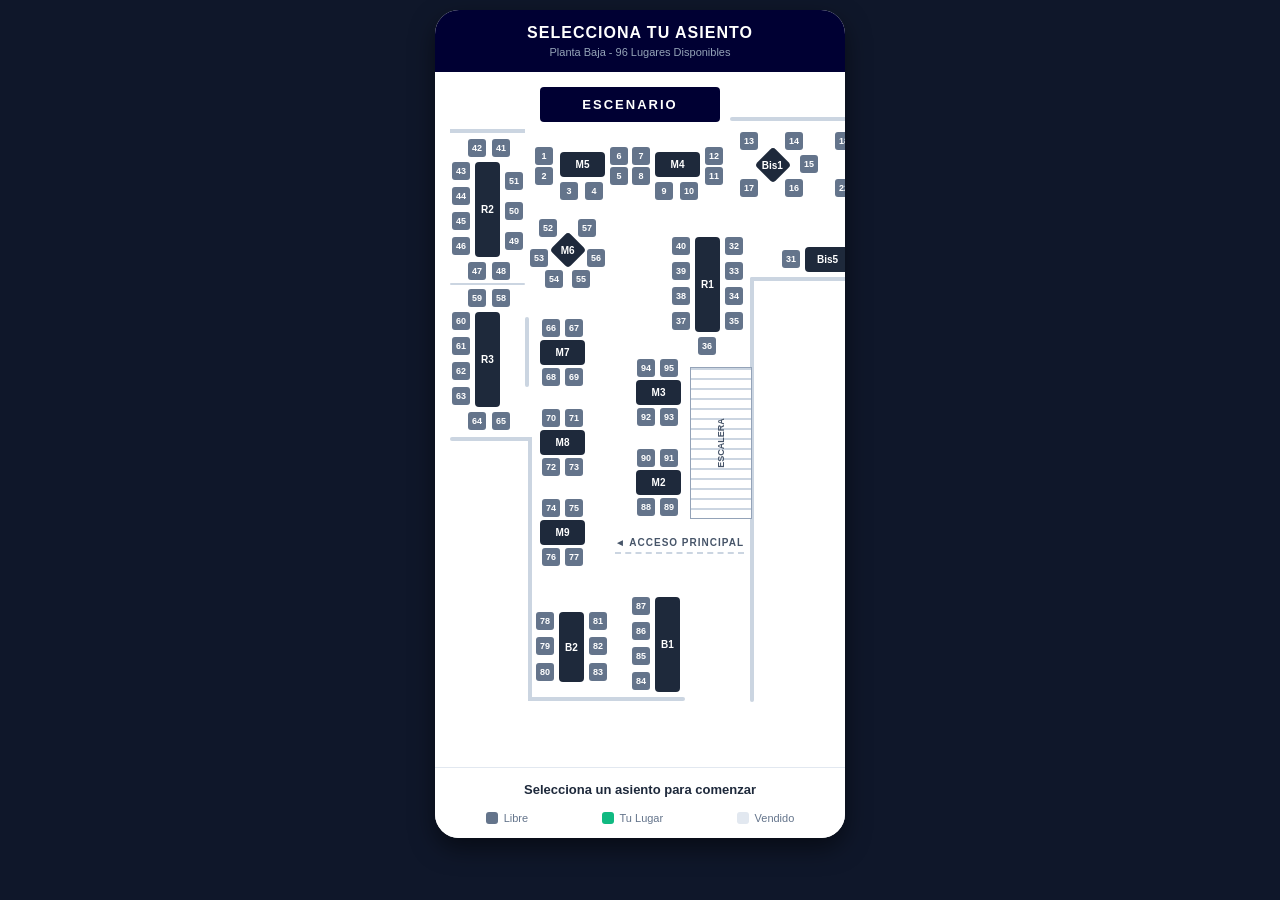
==== commit 6b7b6dac: "Update index.html" ====
--- a/index.html
+++ b/index.html
@@ -7,6 +7,30 @@
     <link rel="stylesheet" href="styles.css">
 </head>
 <body>
+
+    <div id="modal-boleto" style="display: none; position: absolute; top: 0; left: 0; width: 100%; height: 100%; background-color: rgba(15, 23, 42, 0.85); z-index: 100; justify-content: center; align-items: center; padding: 20px; box-sizing: border-box;">
+            <div style="background-color: #ffffff; width: 100%; max-width: 320px; border-radius: 16px; overflow: hidden; box-shadow: 0 10px 25px rgba(0,0,0,0.3); display: flex; flex-direction: column; align-items: center; position: relative;">
+                
+                <div style="background-color: #000033; color: #ffffff; width: 100%; padding: 15px; text-align: center; box-sizing: border-box;">
+                    <h2 style="margin: 0; font-size: 14px; letter-spacing: 1px; text-transform: uppercase;">Acceso Confirmado</h2>
+                    <p style="margin: 4px 0 0 0; font-size: 11px; color: #94a3b8;">Noche de Trova y Rock</p>
+                </div>
+                
+                <div style="padding: 20px; text-align: center; width: 100%; box-sizing: border-box; display: flex; flex-direction: column; align-items: center; gap: 15px;">
+                    <div id="boleto-asientos" style="font-size: 16px; font-weight: bold; color: #1e293b; background-color: #f1f5f9; padding: 8px 16px; border-radius: 8px; width: fit-content;">
+                        Asientos: 
+                    </div>
+                    
+                    <img id="boleto-qr" src="" alt="Código QR de Acceso" style="width: 150px; height: 150px; border: 1px solid #e2e8f0; padding: 5px; border-radius: 8px;">
+                    
+                    <p style="margin: 0; font-size: 11px; color: #64748b; line-spacing: 1.4;"> Presenta este código en la entrada para registrar tu asistencia.</p>
+                </div>
+                
+                <button id="btn-cerrar-modal" style="width: 100%; background-color: #f1f5f9; color: #64748b; border: none; padding: 12px; font-size: 12px; font-weight: bold; text-transform: uppercase; cursor: pointer; border-top: 1px solid #e2e8f0;">
+                    Cerrar
+                </button>
+            </div>
+        </div>
 
     <div class="phone-wrapper">
         <div class="app-header">
--- a/styles.css
+++ b/styles.css
@@ -1,116 +1,526 @@
-<!DOCTYPE html>
-<html lang="es">
-<head>
-    <meta charset="UTF-8">
-    <meta name="viewport" content="width=device-width, initial-scale=1.0">
-    <title>Selecciona tu Asiento</title>
-    <link rel="stylesheet" href="styles.css">
-</head>
-<body>
-
-    <div class="phone-wrapper">
-        <div class="app-header">
-            <h1>Selecciona tu Asiento</h1>
-            <p>Planta Baja - 96 Lugares Disponibles</p>
-        </div>
-
-        <div class="map-area">
-            <div class="canvas-mapa">
-                <div class="muro-izq"></div>
-                <div class="muro-separador-r2"></div>
-                <div class="muro-zona-bis"></div>
-                <div class="stage-box">ESCENARIO</div>
-
-                <div class="muro-p ms-izq"></div>
-                <div class="muro-p ms-der"></div>
-                <div class="muro-p ml-r2-bajo"></div>
-                <div class="muro-p ml-m6-separador"></div>
-                <div class="muro-p mi-b2-fondo"></div>
-                <div class="muro-p md-bis4-bajo"></div>
-                <div class="muro-p md-escalera-der"></div>
-
-                <div class="mesa h m5">M5</div>
-                <div class="silla s1" data-id="1">1</div><div class="silla s2" data-id="2">2</div>
-                <div class="silla s3" data-id="3">3</div><div class="silla s4" data-id="4">4</div>
-                <div class="silla s5" data-id="5">5</div><div class="silla s6" data-id="6">6</div>
-
-                <div class="mesa h m4">M4</div>
-                <div class="silla s7" data-id="7">7</div><div class="silla s8" data-id="8">8</div>
-                <div class="silla s9" data-id="9">9</div><div class="silla s10" data-id="10">10</div>
-                <div class="silla s11" data-id="11">11</div><div class="silla s12" data-id="12">12</div>
-
-                <div class="mesa rombo m6"><span>M6</span></div>
-                <div class="silla s52" data-id="52">52</div><div class="silla s53" data-id="53">53</div>
-                <div class="silla s54" data-id="54">54</div><div class="silla s55" data-id="55">55</div>
-                <div class="silla s56" data-id="56">56</div><div class="silla s57" data-id="57">57</div>
-
-                <div class="mesa h m7">M7</div>
-                <div class="silla s66" data-id="66">66</div><div class="silla s67" data-id="67">67</div>
-                <div class="silla s68" data-id="68">68</div><div class="silla s69" data-id="69">69</div>
-
-                <div class="mesa h m8">M8</div>
-                <div class="silla s70" data-id="70">70</div><div class="silla s71" data-id="71">71</div>
-                <div class="silla s72" data-id="72">72</div><div class="silla s73" data-id="73">73</div>
-
-                <div class="mesa h m9">M9</div>
-                <div class="silla s74" data-id="74">74</div><div class="silla s75" data-id="75">75</div>
-                <div class="silla s76" data-id="76">76</div><div class="silla s77" data-id="77">77</div>
-
-                <div class="mesa h m3">M3</div>
-                <div class="silla s92" data-id="92">92</div><div class="silla s93" data-id="93">93</div>
-                <div class="silla s94" data-id="94">94</div><div class="silla s95" data-id="95">95</div>
-
-                <div class="mesa h m2">M2</div>
-                <div class="silla s88" data-id="88">88</div><div class="silla s89" data-id="89">89</div>
-                <div class="silla s90" data-id="90">90</div><div class="silla s91" data-id="91">91</div>
-
-                <div class="mesa mr2">R2</div>
-                <div class="silla s41" data-id="41">41</div><div class="silla s42" data-id="42">42</div>
-                <div class="silla s43" data-id="43">43</div><div class="silla s44" data-id="44">44</div>
-                <div class="silla s45" data-id="45">45</div><div class="silla s46" data-id="46">46</div>
-                <div class="silla s47" data-id="47">47</div><div class="silla s48" data-id="48">48</div>
-                <div class="silla s49" data-id="49">49</div><div class="silla s50" data-id="50">50</div>
-                <div class="silla s51" data-id="51">51</div>
-
-                <div class="mesa mr3">R3</div>
-                <div class="silla s58" data-id="58">58</div><div class="silla s59" data-id="59">59</div>
-                <div class="silla s60" data-id="60">60</div><div class="silla s61" data-id="61">61</div>
-                <div class="silla s62" data-id="62">62</div><div class="silla s63" data-id="63">63</div>
-                <div class="silla s64" data-id="64">64</div><div class="silla s65" data-id="65">65</div>
-
-                <div class="mesa rombo mbis1"><span>Bis1</span></div><div class="silla s13" data-id="13">13</div><div class="silla s14" data-id="14">14</div><div class="silla s15" data-id="15">15</div><div class="silla s16" data-id="16">16</div><div class="silla s17" data-id="17">17</div>
-                <div class="mesa rombo mbis2"><span>Bis2</span></div><div class="silla s18" data-id="18">18</div><div class="silla s19" data-id="19">19</div><div class="silla s20" data-id="20">20</div><div class="silla s21" data-id="21">21</div><div class="silla s22" data-id="22">22</div>
-                <div class="mesa rombo mbis3"><span>Bis3</span></div><div class="silla s23" data-id="23">23</div><div class="silla s24" data-id="24">24</div><div class="silla s25" data-id="25">25</div><div class="silla s26" data-id="26">26</div><div class="silla s27" data-id="27">27</div>
-                <div class="mesa h mbis4">Bis4</div><div class="silla s28" data-id="28">28</div><div class="silla s29" data-id="29">29</div>
-                <div class="mesa h mbis5">Bis5</div><div class="silla s30" data-id="30">30</div><div class="silla s31" data-id="31">31</div>
-                
-                <div class="mesa mr1">R1</div><div class="silla s32" data-id="32">32</div><div class="silla s33" data-id="33">33</div><div class="silla s34" data-id="34">34</div><div class="silla s35" data-id="35">35</div><div class="silla s36" data-id="36">36</div><div class="silla s37" data-id="37">37</div><div class="silla s38" data-id="38">38</div><div class="silla s39" data-id="39">39</div><div class="silla s40" data-id="40">40</div>
-                <div class="mesa mb2">B2</div><div class="silla s78" data-id="78">78</div><div class="silla s79" data-id="79">79</div><div class="silla s80" data-id="80">80</div><div class="silla s81" data-id="81">81</div><div class="silla s82" data-id="82">82</div><div class="silla s83" data-id="83">83</div>
-                <div class="mesa mb1">B1</div><div class="silla s84" data-id="84">84</div><div class="silla s85" data-id="85">85</div><div class="silla s86" data-id="86">86</div><div class="silla s87" data-id="87">87</div>
-
-                <div class="escalera-bloque"><span>Escalera</span></div>
-                <div class="puerta-acceso">◄ ACCESO PRINCIPAL</div>
-            </div>
-        </div>
-
-        <div class="checkout-bar">
-            <div id="checkout-resumen" style="font-size: 13px; font-weight: bold; color: #1e293b; text-align: center; margin-bottom: 5px;">
-                Selecciona un asiento para comenzar
-            </div>
-            
-            <button id="btn-comprar" style="display: none; width: 100%; background-color: #000033; color: #ffffff; border: none; padding: 15px; border-radius: 12px; font-size: 14px; font-weight: bold; text-transform: uppercase; letter-spacing: 1px; cursor: pointer; margin-bottom: 5px;">
-                Comprar 1 Asistencia ($250)
-            </button>
-            
-            <div class="legend-bar">
-                <div class="legend-i"><div class="legend-c libre" style="background-color: #64748b;"></div><span>Libre</span></div>
-                <div class="legend-i"><div class="legend-c tuyol" style="background-color: #10b981;"></div><span>Tu Lugar</span></div>
-                <div class="legend-i"><div class="legend-c vendido" style="background-color: #e2e8f0;"></div><span>Vendido</span></div>
-            </div>
-        </div>
-    </div>
-
-    <script src="script.js"></script>
-
-</body>
-</html>
+/* ==========================================
+   CONFIGURACIÓN GENERAL DE LA APP
+   ========================================== */
+body {
+    font-family: Arial, sans-serif;
+    background-color: #0f172a; /* Fondo exterior oscuro */
+    margin: 0;
+    padding: 10px;
+    display: flex;
+    justify-content: center;
+}
+
+/* El contenedor blanco simulando la pantalla del celular */
+.phone-wrapper {
+    width: 100%;
+    max-width: 410px;
+    background-color: #ffffff;
+    border-radius: 24px;
+    overflow: hidden;
+    box-shadow: 0 10px 25px rgba(0,0,0,0.5);
+    display: flex;
+    flex-direction: column;
+    height: 92vh;
+}
+
+/* Encabezado azul de la aplicación */
+.app-header {
+    background-color: #000033;
+    color: white;
+    padding: 14px;
+    text-align: center;
+}
+.app-header h1 { margin: 0; font-size: 16px; letter-spacing: 1px; text-transform: uppercase; }
+.app-header p { margin: 4px 0 0 0; font-size: 11px; color: #94a3b8; }
+
+/* Área contenedora que permite el scroll de tu mapa */
+.map-area {
+    flex-grow: 1;
+    overflow: auto; /* Mantiene tu scroll horizontal y vertical libre */
+    background-color: #ffffff;
+    padding: 15px;
+}
+
+/* Aseguramos que el lienzo tenga suficiente altura para mostrar los elementos inferiores */
+.canvas-mapa {
+    position: relative;
+    width: 580px; 
+    height: 640px; /* Lo subimos a 640px para que entren cómodamente la escalera y el acceso */
+    margin: 0 auto;
+    background-color: #ffffff;
+}
+
+/* ==========================================
+   ESTILOS BASE DE LOS ELEMENTOS
+   ========================================== */
+.mesa {
+    position: absolute;
+    background-color: #1e293b;
+    color: #ffffff;
+    font-size: 10px;
+    font-weight: bold;
+    display: flex;
+    align-items: center;
+    justify-content: center;
+    border-radius: 4px;
+    z-index: 10;
+}
+
+/* ==========================================
+   ACTUALIZACIÓN DE COLORES (ESTILO CORREGIDO)
+   ========================================== */
+
+/* Estado Base: Disponible */
+.silla {
+    position: absolute;
+    width: 18px;
+    height: 18px;
+    background-color: #64748B; /* Gris Pizarra Disponible */
+    color: #ffffff; /* Texto blanco para excelente contraste */
+    font-size: 9px;
+    font-weight: bold;
+    display: flex;
+    align-items: center;
+    justify-content: center;
+    border-radius: 3px;
+    z-index: 20;
+    cursor: pointer;
+    user-select: none; 
+    -webkit-user-select: none;
+}
+
+/* Estado: Tu Lugar (Seleccionado) */
+.silla.seleccionada {
+    background-color: #10B981 !important; /* Verde Esmeralda Vibrante */
+    color: #ffffff !important;
+}
+
+/* Forzar estado disponible en la iteración */
+.silla.disponible {
+    background-color: #64748B !important;
+    color: #ffffff !important;
+}
+
+/* Estado: Vendido u Obstruido */
+.silla.vendido {
+    background-color: #E2E8F0 !important; /* Gris Claro Opaco */
+    color: #94A3B8 !important; /* Texto gris sutil para que no resalte */
+    cursor: not-allowed;
+}
+
+/* Modificadores de forma */
+.mesa.h { width: 45px; height: 25px; }
+.mesa.v { width: 25px; height: 45px; }
+.mesa.rombo { width: 26px; height: 26px; transform: rotate(45deg); }
+.mesa.rombo span { transform: rotate(-45deg); }
+
+/* Aseguramos que el lienzo tenga el borde perimetral gris */
+.canvas-mapa {
+    position: relative;
+    width: 580px; 
+    height: 640px; 
+    margin: 0 auto;
+    background-color: #ffffff;
+}
+
+/* Ajuste de los muros internos existentes para que unifiquen con el perímetro */
+.muro-izq {
+    position: absolute;
+    top: 42px;
+    left: 0;
+    width: 75px;
+    height: 4px;
+    background-color: #cbd5e1;
+}
+
+.muro-separador-r2 {
+    position: absolute;
+    top: 350px;
+    left: 78px;
+    width: 4px;
+    height: 264px;
+    background-color: #cbd5e1;
+}
+
+/* ==========================================
+   ESTILO BASE PARA LOS MUROS PERIMETRALES
+   ========================================== */
+.muro-p {
+    position: absolute;
+    background-color: #cbd5e1; 
+    border-radius: 2px;
+    z-index: 1; /* Bajamos el z-index para que esté al fondo */
+    pointer-events: none; /* ¡ESTA LÍNEA LIBERA LOS CLICS! El dedo pasará directo a las sillas */
+}
+
+/* --- MUROS SUPERIORES --- */
+/* Línea horizontal arriba de R2 (izq del escenario) */
+.ms-izq { top: 350px; left: 0; width: 80px; height: 4px; }
+/* Línea horizontal arriba de las Bis (der del escenario) */
+.ms-der { top: 30px; left: 280px; width: 280px; height: 4px; }
+
+/* --- MUROS ZONA R2 Y R3 (IZQUIERDA) --- */
+/* Línea vertical a la izquierda de R2 */
+.ml-r2-izq { top: 45px; left: 0; width: 4px; height: 155px; }
+/* Quiebre horizontal abajo de R2 */
+.ml-r2-bajo { top: 196px; left: 0; width: 75px; height: 2px; }
+/* Muro rojo corto divisorio entre R3 y M6/M7 */
+.ml-m6-separador { top: 230px; left: 75px; width: 4px; height: 70px; }
+/* Quiebre horizontal abajo de R3 (arriba de silla 70) */
+.ml-r3-bajo { top: 490px; left: 0; width: 100px; height: 4px; }
+
+/* --- MUROS INFERIORES (ZONA B2) --- */
+/* Línea vertical que baja por todo el extremo izquierdo de B2 */
+.mi-b2-izq { top: 490px; left: 0; width: 4px; height: 140px; }
+/* Línea de fondo del establecimiento (abajo de B2 y pasillo) */
+.mi-b2-fondo { top: 610px; left: 80px; width: 155px; height: 4px; }
+
+/* --- MUROS COSTADO DERECHO Y ACCESO --- */
+/* Techo horizontal abajo de Bis4/Bis5 */
+.md-bis4-bajo { top: 190px; left: 300px; width: 260px; height: 4px; }
+/* Línea vertical pegada a las sillas derechas de R1 */
+.md-r1-der { top: 220px; left: 300px; width: 4px; height: 115px; }
+/* Pared larga que corre a la derecha de la escalera hasta la entrada */
+.md-escalera-der { top: 190px; left: 300px; width: 4px; height: 425px; }
+/* Muro rojo vertical que abraza a la mesa B1 (atrás de las sillas 84-87) */
+.md-b1-izq { top: 490px; left: 232px; width: 4px; height: 124px; }
+
+/* ==========================================
+   ZONA 1: AJUSTES FRONTALES Y NUMERACIÓN
+   ========================================== */
+
+/* 1. Centramos el Escenario en el lienzo */
+.stage-box {
+    position: absolute;
+    top: 0;
+    left: 90px; /* Calculado para centrar sus 180px en el canvas de 380px */
+    width: 180px;
+    height: 35px;
+    background-color: #000033; /* Color oscuro para el escenario */
+    color: #ffffff;
+    font-family: Arial, sans-serif;
+    font-size: 13px;
+    font-weight: bold;
+    display: flex;
+    align-items: center;
+    justify-content: center;
+    border-radius: 4px;
+    letter-spacing: 2px;
+}
+
+/* ==========================================
+   ZONA 1: CORRECCIONES DE M5 Y ROMBO M6
+   ========================================== */
+
+/* --- MESA 5 (Frente Izquierda) - Sillas 2 y 3 ajustadas --- */
+.m5 { top: 65px; left: 110px; }
+.s1 { top: 60px; left: 85px; }
+.s2 { top: 80px; left: 85px; } 
+.s3 { top: 95px; left: 110px; } 
+.s4 { top: 95px; left: 135px; }
+.s6 { top: 60px; left: 160px; }
+.s5 { top: 80px; left: 160px; }
+
+/* --- MESA 4 (Mismo ajuste simétrico de s9 y s10) --- */
+.m4 { top: 65px; left: 205px; }
+.s7 { top: 60px; left: 182px; }
+.s8 { top: 80px; left: 182px; }
+.s9 { top: 95px; left: 205px; } 
+.s10 { top: 95px; left: 230px; }
+.s12 { top: 60px; left: 255px; }
+.s11 { top: 80px; left: 255px; }
+
+/* --- MESA 6 (Rombo Central) - TODAS LAS SILLAS REUBICADAS --- */
+.m6 { 
+    top: 150px; 
+    left: 105px; 
+    width: 26px; 
+    height: 26px; 
+    transform: rotate(45deg); 
+}
+.s52 { top: 132px; left: 89px; }
+.s53 { top: 162px; left: 80px; }
+.s54 { top: 183px; left: 95px; }
+.s55 { top: 183px; left: 122px; }
+.s56 { top: 162px; left: 137px; }
+.s57 { top: 132px; left: 128px; }
+
+/* ==========================================
+   PASILLOS CENTRALES
+   ========================================== */
+.m7 { top: 253px; left: 90px; }
+.s66 { top: 232px; left: 92px; }   .s67 { top: 232px; left: 115px; }
+.s68 { top: 281px; left: 92px; }   .s69 { top: 281px; left: 115px; }
+
+.m8 { top: 343px; left: 90px; }
+.s70 { top: 322px; left: 92px; }   .s71 { top: 322px; left: 115px; }
+.s72 { top: 371px; left: 92px; }   .s73 { top: 371px; left: 115px; }
+
+.m9 { top: 433px; left: 90px; }
+.s74 { top: 412px; left: 92px; }   .s75 { top: 412px; left: 115px; }
+.s76 { top: 461px; left: 92px; }   .s77 { top: 461px; left: 115px; }
+
+.m3 { top: 293px; left: 186px; }
+.s94 { top: 272px; left: 187px; }  .s95 { top: 272px; left: 210px; }
+.s92 { top: 321px; left: 187px; }  .s93 { top: 321px; left: 210px; }
+
+.m2 { top: 383px; left: 186px; }
+.s90 { top: 362px; left: 187px; }  .s91 { top: 362px; left: 210px; }
+.s88 { top: 411px; left: 187px; }  .s89 { top: 411px; left: 210px; }
+
+/* ==========================================
+   BARRAS LATERALES: CUARTO R2 REORGANIZADO
+   ========================================== */
+.mr2 { 
+    top: 75px; 
+    left: 25px; 
+    width: 25px;
+    height: 95px;
+}
+.s41 { top: 52px; left: 42px; }
+.s42 { top: 52px; left: 18px; }
+.s43 { top: 75px;  left: 2px; }
+.s44 { top: 100px;  left: 2px; }
+.s45 { top: 125px; left: 2px; }
+.s46 { top: 150px; left: 2px; }
+.s47 { top: 175px; left: 18px; }
+.s48 { top: 175px; left: 42px; }
+.s51 { top: 85px;  left: 55px; }
+.s50 { top: 115px; left: 55px; }
+.s49 { top: 145px; left: 55px; }
+
+/* ==========================================
+   BARRAS LATERALES: BARRA R3 (CORRECCIÓN INTEGRAL)
+   ========================================== */
+.mr3 { 
+    top: 225px; 
+    left: 25px; 
+    width: 25px; 
+    height: 95px; 
+}
+.s59 { top: 202px; left: 18px; } 
+.s58 { top: 202px; left: 42px; } 
+.s60 { top: 225px; left: 2px; }
+.s61 { top: 250px; left: 2px; }
+.s62 { top: 275px; left: 2px; }
+.s63 { top: 300px; left: 2px; }
+.s64 { top: 325px; left: 18px; } 
+.s65 { top: 325px; left: 42px; } 
+
+/* ==========================================
+   BARRAS LATERALES: ACCESO INFERIOR B2 Y B1
+   ========================================== */
+.mb2 {
+    top: 525px;
+    left: 109px; 
+    width: 25px;
+    height: 70px;
+}
+.s78 { top: 525px; left: 86px; } 
+.s79 { top: 550px; left: 86px; }
+.s80 { top: 576px; left: 86px; }
+.s81 { top: 525px; left: 139px; } 
+.s82 { top: 550px; left: 139px; }
+.s83 { top: 576px; left: 139px; }
+
+.mb1 {
+    top: 510px;
+    left: 205px; 
+    width: 25px;
+    height: 95px;
+}
+.s87 { top: 510px; left: 182px; } 
+.s86 { top: 535px; left: 182px; }
+.s85 { top: 560px; left: 182px; }
+.s84 { top: 585px; left: 182px; }
+
+/* ==========================================
+   BARRAS LATERALES: BARRA R1 (MOVIDA +20px A LA DERECHA)
+   ========================================== */
+.mr1 {
+    top: 150px;
+    left: 245px; /* De 225px pasa a 245px */
+    width: 25px;
+    height: 95px;
+}
+
+/* LADO DERECHO (Sillas 32 al 35) */
+.s32 { top: 150px; left: 275px; } /* De 255px pasa a 275px */
+.s33 { top: 175px; left: 275px; }
+.s34 { top: 200px; left: 275px; }
+.s35 { top: 225px; left: 275px; }
+
+/* LADO INFERIOR (Silla 36 centrada abajo) */
+.s36 { top: 250px; left: 248px; } /* De 228px pasa a 248px */
+
+/* LADO IZQUIERDO (Sillas 40 al 37) */
+.s40 { top: 150px; left: 222px; } /* De 202px pasa a 222px */
+.s39 { top: 175px; left: 222px; }
+.s38 { top: 200px; left: 222px; }
+.s37 { top: 225px; left: 222px; }
+
+/* ==========================================
+   MESAS BIS: FILA HORIZONTAL (BIS1 -> BIS2 -> BIS3)
+   ========================================== */
+.mbis1 { 
+    top: 65px; 
+    left: 310px; 
+    width: 26px; 
+    height: 26px; 
+    transform: rotate(45deg); 
+}
+.s13 { top: 45px; left: 290px; }
+.s14 { top: 45px; left: 335px; }
+.s15 { top: 68px; left: 350px; }
+.s16 { top: 92px; left: 335px; }
+.s17 { top: 92px; left: 290px; }
+
+.mbis2 { 
+    top: 65px; 
+    left: 405px; 
+    width: 26px; 
+    height: 26px; 
+    transform: rotate(45deg); 
+}
+.s18 { top: 45px; left: 385px; } 
+.s19 { top: 45px; left: 430px; } 
+.s20 { top: 68px; left: 445px; } 
+.s21 { top: 92px; left: 430px; } 
+.s22 { top: 92px; left: 385px; } 
+
+.mbis3 { 
+    top: 65px; 
+    left: 500px; 
+    width: 26px; 
+    height: 26px; 
+    transform: rotate(45deg); 
+}
+.s23 { top: 45px; left: 480px; } 
+.s24 { top: 45px; left: 525px; } 
+.s25 { top: 68px; left: 540px; } 
+.s26 { top: 92px; left: 525px; } 
+.s27 { top: 92px; left: 480px; } 
+
+/* ==========================================
+   MESAS BIS: PAREJAS INFERIORES (BIS5 Y BIS4)
+   ========================================== */
+.mbis5 {
+    top: 160px;
+    left: 355px; 
+    width: 45px;
+    height: 25px;
+}
+.s31 { top: 163px; left: 332px; } 
+.s30 { top: 163px; left: 405px; } 
+
+.mbis4 {
+    top: 160px;
+    left: 450px; 
+    width: 45px;
+    height: 25px;
+}
+.s29 { top: 163px; left: 427px; } 
+.s28 { top: 163px; left: 500px; } 
+
+/* ==========================================
+   DETALLES FINALES: ESCALERA Y ACCESO (CORREGIDOS)
+   ========================================== */
+.puerta-acceso {
+    position: absolute;
+    top: 450px; /* Corregido para estar dentro de los límites del canvas */
+    left: 165px;
+    font-size: 10px;
+    font-weight: bold;
+    color: #475569;
+    border-bottom: 2px dashed #cbd5e1;
+    padding-bottom: 4px;
+    letter-spacing: 1px;
+    z-index: 30;
+}
+
+.escalera-bloque {
+    position: absolute;
+    top: 280px; /* Corregido para convivir de forma limpia junto a B2 y B1 */
+    left: 240px;
+    width: 60px;
+    height: 150px;
+    border: 1px solid #94a3b8;
+    background: repeating-linear-gradient(
+        0deg,
+        #ffffff,
+        #ffffff 8px,
+        #cbd5e1 8px,
+        #cbd5e1 10px
+    );
+    display: flex;
+    align-items: center;
+    justify-content: center;
+    z-index: 30;
+}
+.escalera-bloque span {
+    font-size: 9px;
+    color: #475569;
+    font-weight: bold;
+    text-transform: uppercase;
+    transform: rotate(-90deg);
+}
+
+/* ==========================================
+   BARRA DE DESCRIPCIÓN Y LEYENDAS (FIJA ABAJO)
+   ========================================== */
+.checkout-bar {
+    background-color: #ffffff;
+    border-top: 1px solid #e2e8f0;
+    padding: 14px;
+    display: flex;
+    flex-direction: column;
+    gap: 10px;
+}
+
+.legend-bar {
+    display: flex;
+    justify-content: space-around;
+    font-size: 11px;
+    color: #64748b;
+}
+
+.legend-i {
+    display: flex;
+    align-items: center;
+    gap: 6px;
+}
+
+.legend-c {
+    width: 12px;
+    height: 12px;
+    border-radius: 3px;
+}
+.legend-c.libre { background-color: #64748B; }
+.legend-c.tuyol { background-color: #10B981; }
+.legend-c.vendido { background-color: #E2E8F0; }
+
+/* ==========================================
+   BOTÓN COMPRAR VERDE
+   ========================================== */
+
+#btn-comprar {
+    display: none; 
+    width: 100%; 
+    background-color: #10b981; /* Cambiado al verde esmeralda interactivo */
+    color: #ffffff; 
+    border: none; 
+    padding: 15px; 
+    border-radius: 12px; 
+    font-size: 14px; 
+    font-weight: bold; 
+    text-transform: uppercase; 
+    letter-spacing: 1px; 
+    cursor: pointer; 
+    margin-bottom: 5px;
+    box-shadow: 0 4px 12px rgba(16, 185, 129, 0.3); /* Sombra sutil para darle volumen */
+    transition: background-color 0.2s ease;
+}
+
+#btn-comprar:active {
+    background-color: #059669; /* Un tono un poco más oscuro al presionar en el cel */
+}
